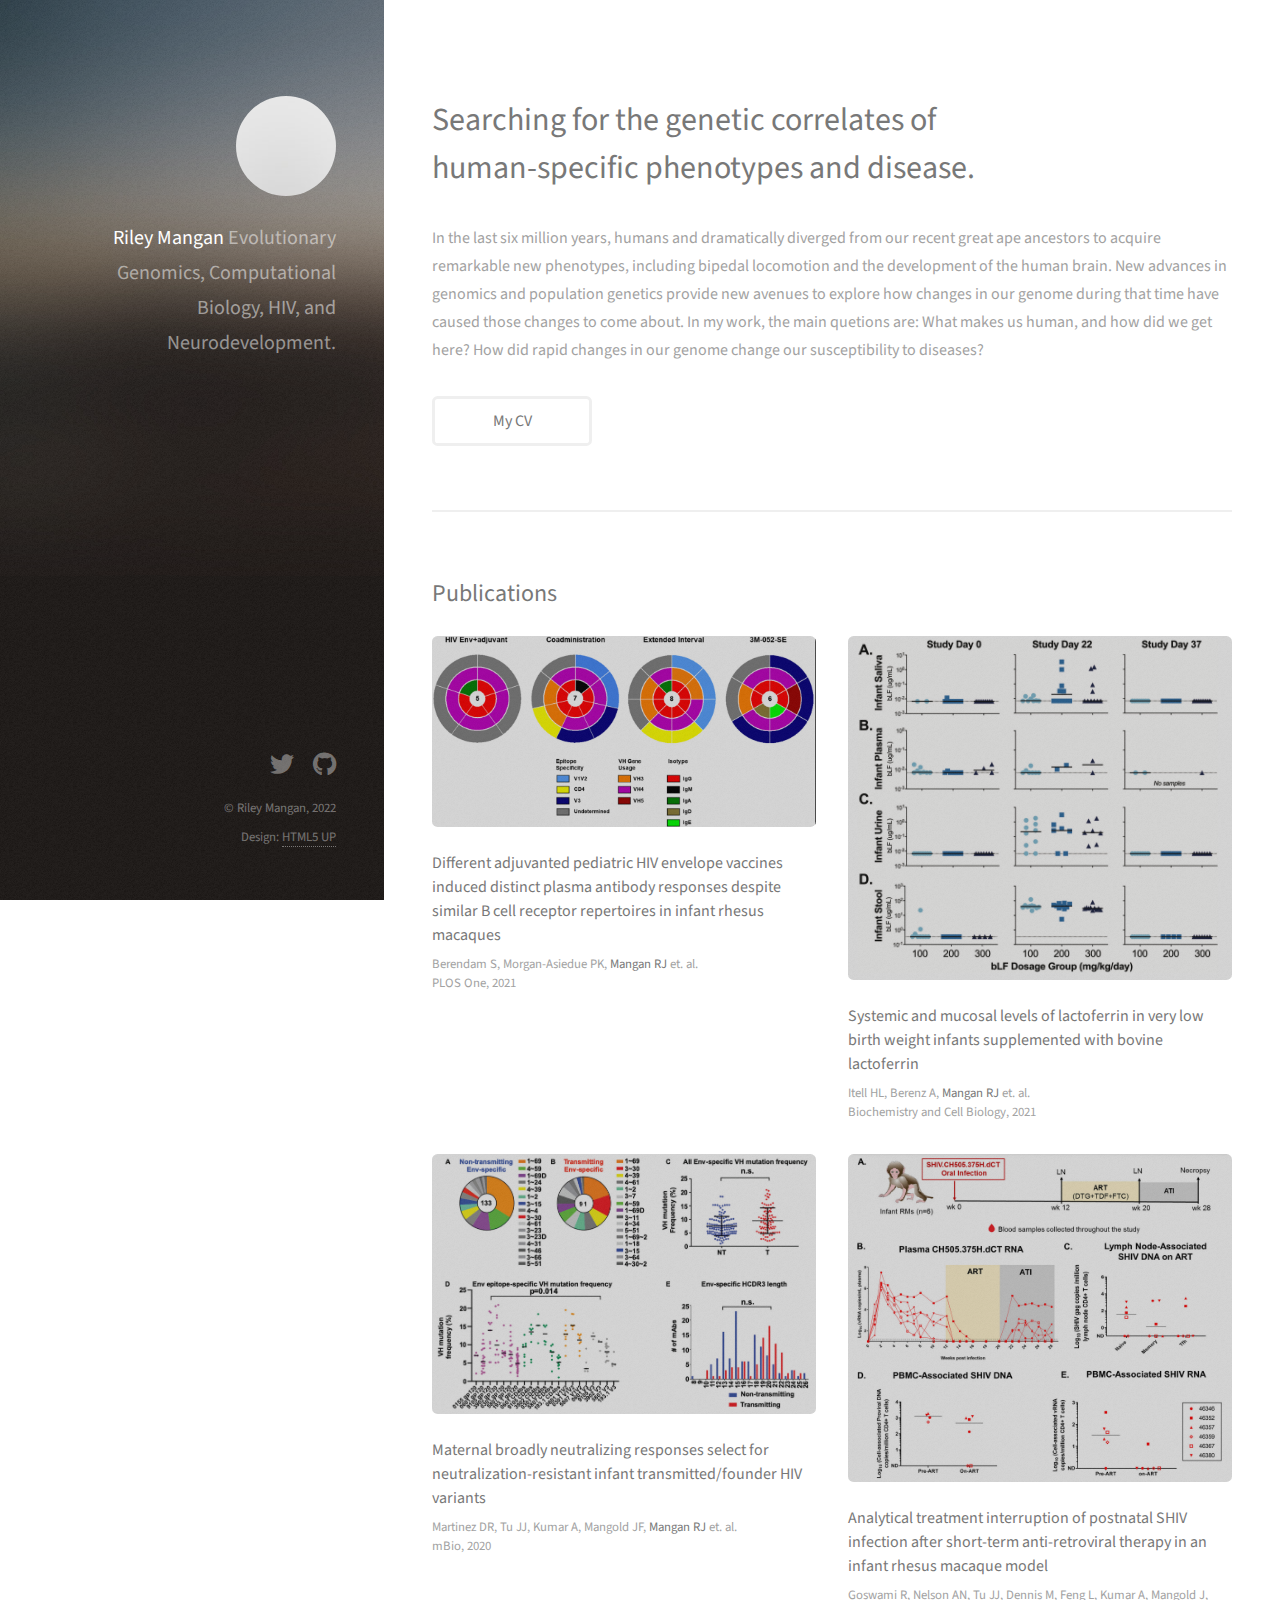
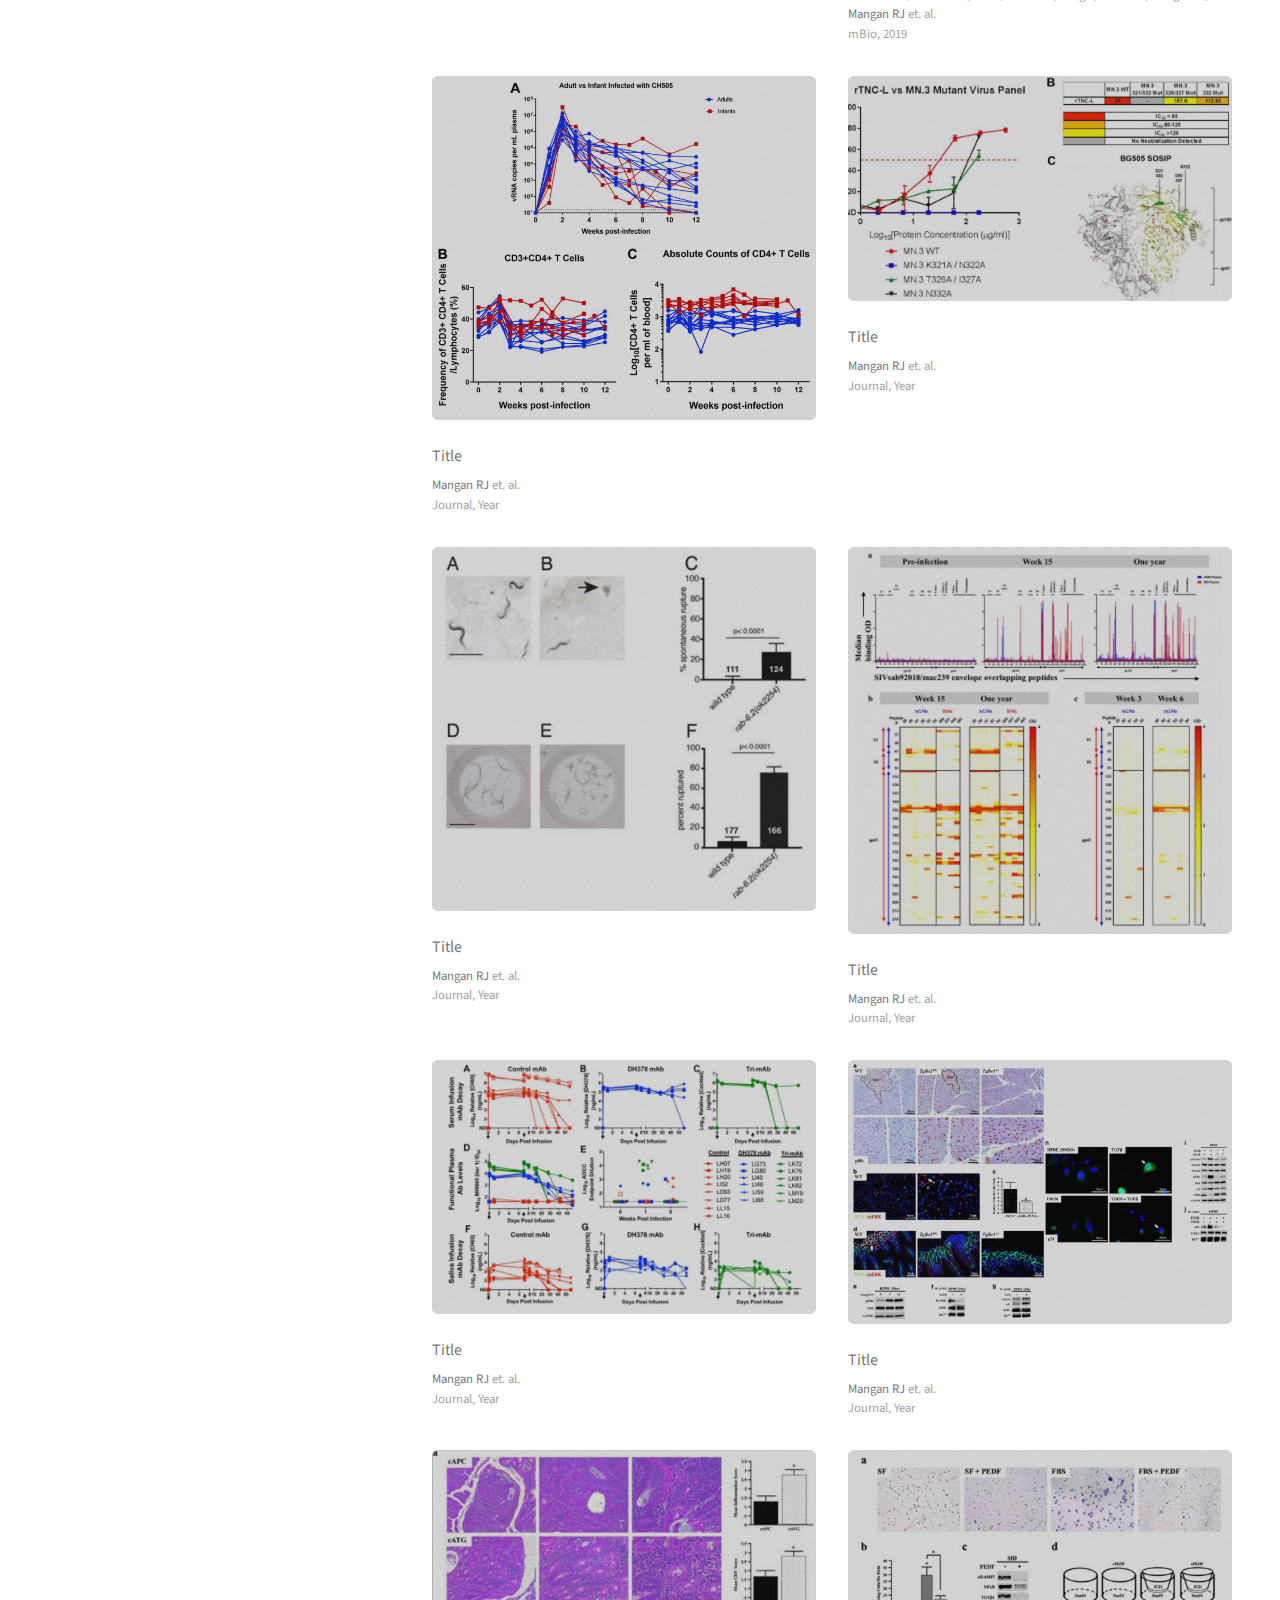
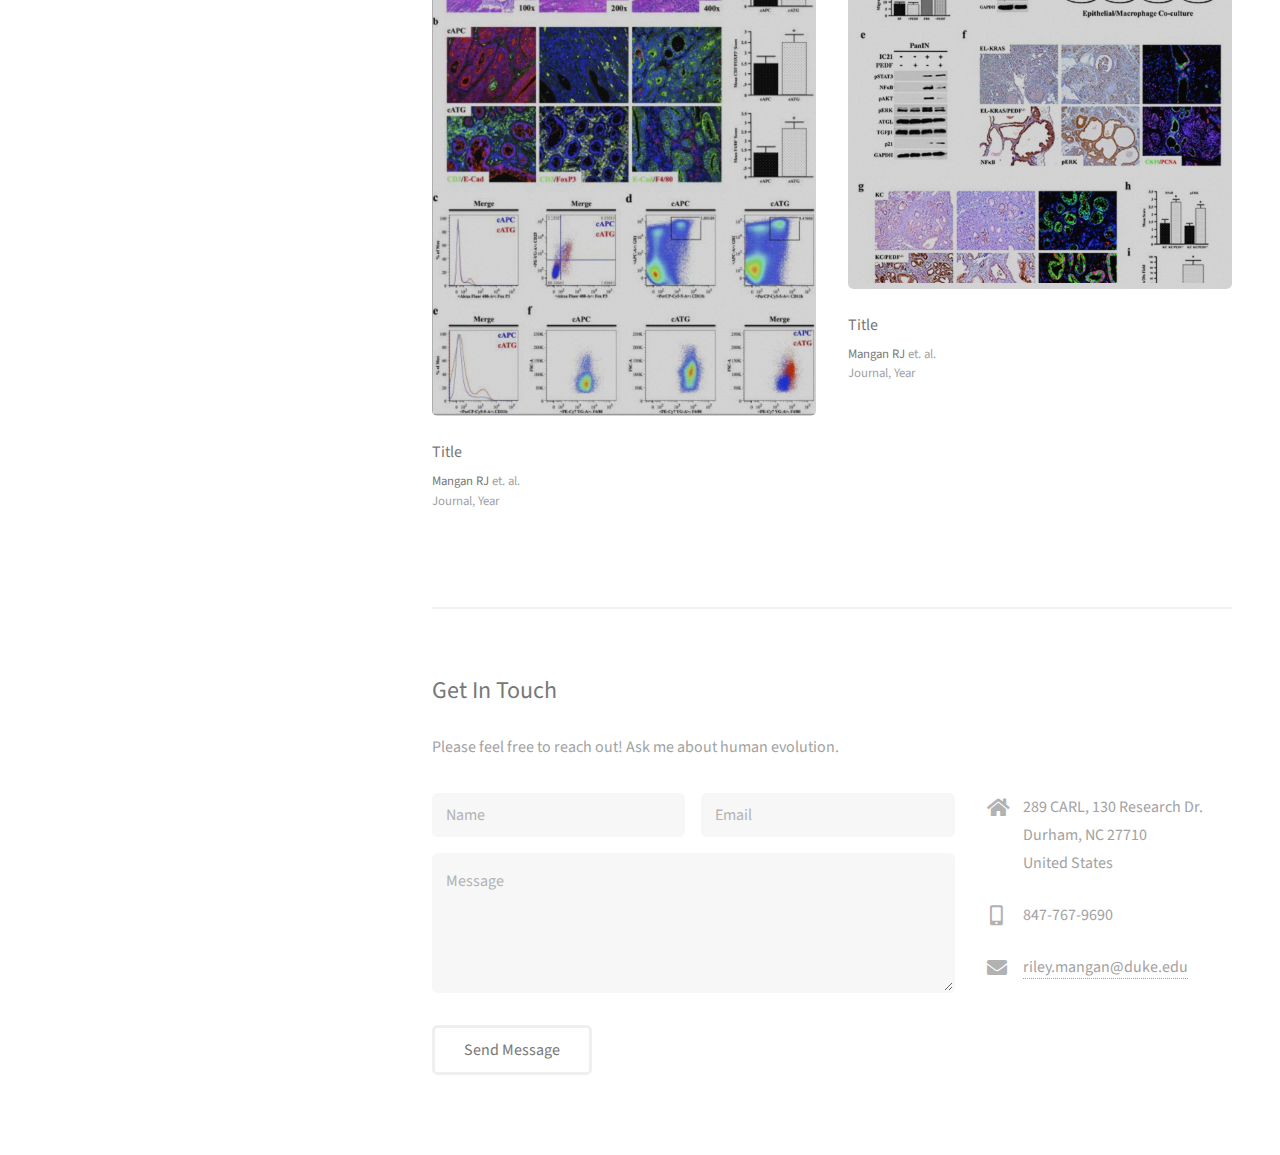
==== index.html @ c797ae13 "Update index.html" ====
<!DOCTYPE HTML>
<!--
	Riley Mangan
-->
<html>
	<head>
		<title>Riley Mangan</title>
		<meta charset="utf-8" />
		<meta name="viewport" content="width=device-width, initial-scale=1, user-scalable=no" />
		<link rel="stylesheet" href="assets/css/main.css" />
	</head>
	<body class="is-preload">

		<!-- Header -->
			<header id="header">
				<div class="inner">
					<a href="#" class="image avatar"><img src="images/avatar.jpg" alt="" /></a>
					<h1><strong>Riley Mangan</strong> <br>
					Evolutionary Genomics,<br>
					Computational Biology, HIV,<br>
					and Neurodevelopment.</h1>
				</div>
			</header>

		<!-- Main -->
			<div id="main">

				<!-- One -->
					<section id="one">
						<header class="major">
							<h2>Searching for the genetic correlates of <br />
							human-specific phenotypes and disease.</h2>
						</header>
						<p> In the last six million years, humans and dramatically diverged from
							our recent great ape ancestors to acquire remarkable new phenotypes,
							including bipedal locomotion and the development of the human brain.
							New advances in genomics and population genetics provide new avenues
							to explore how changes in our genome during that time have caused those
							changes to come about. In my work, the main quetions are: What makes us human, and
							how did we get here? How did rapid changes in our genome change our 
							susceptibility to diseases?
						</p>
						<ul class="actions">
							<li><a href="https://github.com/rimangan/CV/blob/main/CV.pdf" class="button">My CV</a></li>
						</ul>
					</section>

				<!-- Two -->
					<section id="two">
						<h2>Publications</h2>
						<div class="row">
							<article class="col-6 col-12-xsmall work-item">
								<a href="https://github.com/rimangan/rimangan.github.io/blob/main/images/PubPdfs/Pub12.pdf" class="image fit thumb"><img src="images/PubThumbnails/Pub12.png" alt="" /></a>
								<h3>Different adjuvanted pediatric HIV envelope vaccines induced distinct plasma antibody responses despite similar B cell receptor repertoires in infant rhesus macaques</h3>
								<p>Berendam S, Morgan-Asiedue PK, <strong>Mangan RJ</strong> et. al.
								<p>PLOS One, 2021
							</article>
							<article class="col-6 col-12-xsmall work-item">
								<a href="images/PubPdfs/Pub11.pdf" class="image fit thumb"><img src="images/PubThumbnails/Pub11.png" alt="" /></a>
								<h3>Systemic and mucosal levels of lactoferrin in very low birth weight infants supplemented with bovine lactoferrin</h3>
								<p>Itell HL, Berenz A, <strong>Mangan RJ</strong> et. al.
								<p>Biochemistry and Cell Biology, 2021
							</article>
							<article class="col-6 col-12-xsmall work-item">
								<a href="images/PubPdfs/Pub10.pdf" class="image fit thumb"><img src="images/PubThumbnails/Pub10.png" alt="" /></a>
								<h3> Maternal broadly neutralizing responses select for neutralization-resistant infant transmitted/founder HIV variants</h3>
								<p>Martinez DR, Tu JJ, Kumar A, Mangold JF, <strong>Mangan RJ</strong> et. al.
								<p>mBio, 2020
							</article>
							<article class="col-6 col-12-xsmall work-item">
								<a href="images/PubPdfs/Pub09.pdf" class="image fit thumb"><img src="images/PubThumbnails/Pub09.png" alt="" /></a>
								<h3>Analytical treatment interruption of postnatal SHIV infection after short-term anti-retroviral therapy in an infant rhesus macaque model</h3>
								<p>Goswami R, Nelson AN, Tu JJ, Dennis M, Feng L, Kumar A, Mangold J, <strong>Mangan RJ</strong> et. al.
								<p>mBio, 2019
							</article>
							<article class="col-6 col-12-xsmall work-item">
								<a href="images/PubPdfs/Pub08.pdf" class="image fit thumb"><img src="images/PubThumbnails/Pub08.png" alt="" /></a>
								<h3>Title</h3>
								<p><strong>Mangan RJ</strong> et. al.
								<p>Journal, Year
							</article>
							<article class="col-6 col-12-xsmall work-item">
								<a href="images/PubPdfs/Pub07.pdf" class="image fit thumb"><img src="images/PubThumbnails/Pub07.png" alt="" /></a>
								<h3>Title</h3>
								<p><strong>Mangan RJ</strong> et. al.
								<p>Journal, Year
							</article>
							<article class="col-6 col-12-xsmall work-item">
								<a href="images/PubPdfs/Pub06.pdf" class="image fit thumb"><img src="images/PubThumbnails/Pub06.png" alt="" /></a>
								<h3>Title</h3>
								<p><strong>Mangan RJ</strong> et. al.
								<p>Journal, Year
							</article>
							<article class="col-6 col-12-xsmall work-item">
								<a href="images/PubPdfs/Pub05.pdf" class="image fit thumb"><img src="images/PubThumbnails/Pub05.png" alt="" /></a>
								<h3>Title</h3>
								<p><strong>Mangan RJ</strong> et. al.
								<p>Journal, Year
							</article>
							<article class="col-6 col-12-xsmall work-item">
								<a href="images/PubPdfs/Pub04.pdf" class="image fit thumb"><img src="images/PubThumbnails/Pub04.png" alt="" /></a>
								<h3>Title</h3>
								<p><strong>Mangan RJ</strong> et. al.
								<p>Journal, Year
							</article>
							<article class="col-6 col-12-xsmall work-item">
								<a href="images/PubPdfs/Pub03.pdf" class="image fit thumb"><img src="images/PubThumbnails/Pub03.png" alt="" /></a>
								<h3>Title</h3>
								<p><strong>Mangan RJ</strong> et. al.
								<p>Journal, Year
							</article>
							<article class="col-6 col-12-xsmall work-item">
								<a href="images/PubPdfs/Pub02.pdf" class="image fit thumb"><img src="images/PubThumbnails/Pub02.png" alt="" /></a>
								<h3>Title</h3>
								<p><strong>Mangan RJ</strong> et. al.
								<p>Journal, Year
							</article>
							<article class="col-6 col-12-xsmall work-item">
								<a href="images/PubPdfs/Pub01.pdf" class="image fit thumb"><img src="images/PubThumbnails/Pub01.png" alt="" /></a>
								<h3>Title</h3>
								<p><strong>Mangan RJ</strong> et. al.
								<p>Journal, Year
							</article>
						</div>
					</section>

				<!-- Three -->
					<section id="three">
						<h2>Get In Touch</h2>
						<p>Please feel free to reach out! Ask me about human evolution.</p>
						<div class="row">
							<div class="col-8 col-12-small">
								<form method="post" action="mailto:riley.mangan@duke.edu">
									<div class="row gtr-uniform gtr-50">
										<div class="col-6 col-12-xsmall"><input type="text" name="name" id="name" placeholder="Name" /></div>
										<div class="col-6 col-12-xsmall"><input type="email" name="email" id="email" placeholder="Email" /></div>
										<div class="col-12"><textarea name="message" id="message" placeholder="Message" rows="4"></textarea></div>
									</div>
								</form>
								<ul class="actions">
									<li><input type="submit" value="Send Message" /></li>
								</ul>
							</div>
							<div class="col-4 col-12-small">
								<ul class="labeled-icons">
									<li>
										<h3 class="icon solid fa-home"><span class="label">Address</span></h3>
										289 CARL, 130 Research Dr.<br />
										Durham, NC 27710<br />
										United States
									</li>
									<li>
										<h3 class="icon solid fa-mobile-alt"><span class="label">Phone</span></h3>
										847-767-9690
									</li>
									<li>
										<h3 class="icon solid fa-envelope"><span class="label">Email</span></h3>
										<a href="#">riley.mangan@duke.edu</a>
									</li>
								</ul>
							</div>
						</div>
					</section>

				<!-- Four -->
				<!--
					<section id="four">
						<h2>Elements</h2>

						<section>
							<h4>Text</h4>
							<p>This is <b>bold</b> and this is <strong>strong</strong>. This is <i>italic</i> and this is <em>emphasized</em>.
							This is <sup>superscript</sup> text and this is <sub>subscript</sub> text.
							This is <u>underlined</u> and this is code: <code>for (;;) { ... }</code>. Finally, <a href="#">this is a link</a>.</p>
							<hr />
							<header>
								<h4>Heading with a Subtitle</h4>
								<p>Lorem ipsum dolor sit amet nullam id egestas urna aliquam</p>
							</header>
							<p>Nunc lacinia ante nunc ac lobortis. Interdum adipiscing gravida odio porttitor sem non mi integer non faucibus ornare mi ut ante amet placerat aliquet. Volutpat eu sed ante lacinia sapien lorem accumsan varius montes viverra nibh in adipiscing blandit tempus accumsan.</p>
							<header>
								<h5>Heading with a Subtitle</h5>
								<p>Lorem ipsum dolor sit amet nullam id egestas urna aliquam</p>
							</header>
							<p>Nunc lacinia ante nunc ac lobortis. Interdum adipiscing gravida odio porttitor sem non mi integer non faucibus ornare mi ut ante amet placerat aliquet. Volutpat eu sed ante lacinia sapien lorem accumsan varius montes viverra nibh in adipiscing blandit tempus accumsan.</p>
							<hr />
							<h2>Heading Level 2</h2>
							<h3>Heading Level 3</h3>
							<h4>Heading Level 4</h4>
							<h5>Heading Level 5</h5>
							<h6>Heading Level 6</h6>
							<hr />
							<h5>Blockquote</h5>
							<blockquote>Fringilla nisl. Donec accumsan interdum nisi, quis tincidunt felis sagittis eget tempus euismod. Vestibulum ante ipsum primis in faucibus vestibulum. Blandit adipiscing eu felis iaculis volutpat ac adipiscing accumsan faucibus. Vestibulum ante ipsum primis in faucibus lorem ipsum dolor sit amet nullam adipiscing eu felis.</blockquote>
							<h5>Preformatted</h5>
							<pre><code>i = 0;

while (!deck.isInOrder()) {
print 'Iteration ' + i;
deck.shuffle();
i++;
}

print 'It took ' + i + ' iterations to sort the deck.';</code></pre>
						</section>

						<section>
							<h4>Lists</h4>
							<div class="row">
								<div class="col-6 col-12-xsmall">
									<h5>Unordered</h5>
									<ul>
										<li>Dolor pulvinar etiam magna etiam.</li>
										<li>Sagittis adipiscing lorem eleifend.</li>
										<li>Felis enim feugiat dolore viverra.</li>
									</ul>
									<h5>Alternate</h5>
									<ul class="alt">
										<li>Dolor pulvinar etiam magna etiam.</li>
										<li>Sagittis adipiscing lorem eleifend.</li>
										<li>Felis enim feugiat dolore viverra.</li>
									</ul>
								</div>
								<div class="col-6 col-12-xsmall">
									<h5>Ordered</h5>
									<ol>
										<li>Dolor pulvinar etiam magna etiam.</li>
										<li>Etiam vel felis at lorem sed viverra.</li>
										<li>Felis enim feugiat dolore viverra.</li>
										<li>Dolor pulvinar etiam magna etiam.</li>
										<li>Etiam vel felis at lorem sed viverra.</li>
										<li>Felis enim feugiat dolore viverra.</li>
									</ol>
									<h5>Icons</h5>
									<ul class="icons">
										<li><a href="#" class="icon brands fa-twitter"><span class="label">Twitter</span></a></li>
										<li><a href="#" class="icon brands fa-facebook-f"><span class="label">Facebook</span></a></li>
										<li><a href="#" class="icon brands fa-instagram"><span class="label">Instagram</span></a></li>
										<li><a href="#" class="icon brands fa-github"><span class="label">Github</span></a></li>
										<li><a href="#" class="icon brands fa-dribbble"><span class="label">Dribbble</span></a></li>
										<li><a href="#" class="icon brands fa-tumblr"><span class="label">Tumblr</span></a></li>
									</ul>
								</div>
							</div>
							<h5>Actions</h5>
							<ul class="actions">
								<li><a href="#" class="button primary">Default</a></li>
								<li><a href="#" class="button">Default</a></li>
							</ul>
							<ul class="actions small">
								<li><a href="#" class="button primary small">Small</a></li>
								<li><a href="#" class="button small">Small</a></li>
							</ul>
							<div class="row">
								<div class="col-6 col-12-small">
									<ul class="actions stacked">
										<li><a href="#" class="button primary">Default</a></li>
										<li><a href="#" class="button">Default</a></li>
									</ul>
								</div>
								<div class="col-6 col-12-small">
									<ul class="actions stacked">
										<li><a href="#" class="button primary small">Small</a></li>
										<li><a href="#" class="button small">Small</a></li>
									</ul>
								</div>
								<div class="col-6 col-12-small">
									<ul class="actions stacked">
										<li><a href="#" class="button primary fit">Default</a></li>
										<li><a href="#" class="button fit">Default</a></li>
									</ul>
								</div>
								<div class="col-6 col-12-small">
									<ul class="actions stacked">
										<li><a href="#" class="button primary small fit">Small</a></li>
										<li><a href="#" class="button small fit">Small</a></li>
									</ul>
								</div>
							</div>
						</section>

						<section>
							<h4>Table</h4>
							<h5>Default</h5>
							<div class="table-wrapper">
								<table>
									<thead>
										<tr>
											<th>Name</th>
											<th>Description</th>
											<th>Price</th>
										</tr>
									</thead>
									<tbody>
										<tr>
											<td>Item One</td>
											<td>Ante turpis integer aliquet porttitor.</td>
											<td>29.99</td>
										</tr>
										<tr>
											<td>Item Two</td>
											<td>Vis ac commodo adipiscing arcu aliquet.</td>
											<td>19.99</td>
										</tr>
										<tr>
											<td>Item Three</td>
											<td> Morbi faucibus arcu accumsan lorem.</td>
											<td>29.99</td>
										</tr>
										<tr>
											<td>Item Four</td>
											<td>Vitae integer tempus condimentum.</td>
											<td>19.99</td>
										</tr>
										<tr>
											<td>Item Five</td>
											<td>Ante turpis integer aliquet porttitor.</td>
											<td>29.99</td>
										</tr>
									</tbody>
									<tfoot>
										<tr>
											<td colspan="2"></td>
											<td>100.00</td>
										</tr>
									</tfoot>
								</table>
							</div>

							<h5>Alternate</h5>
							<div class="table-wrapper">
								<table class="alt">
									<thead>
										<tr>
											<th>Name</th>
											<th>Description</th>
											<th>Price</th>
										</tr>
									</thead>
									<tbody>
										<tr>
											<td>Item One</td>
											<td>Ante turpis integer aliquet porttitor.</td>
											<td>29.99</td>
										</tr>
										<tr>
											<td>Item Two</td>
											<td>Vis ac commodo adipiscing arcu aliquet.</td>
											<td>19.99</td>
										</tr>
										<tr>
											<td>Item Three</td>
											<td> Morbi faucibus arcu accumsan lorem.</td>
											<td>29.99</td>
										</tr>
										<tr>
											<td>Item Four</td>
											<td>Vitae integer tempus condimentum.</td>
											<td>19.99</td>
										</tr>
										<tr>
											<td>Item Five</td>
											<td>Ante turpis integer aliquet porttitor.</td>
											<td>29.99</td>
										</tr>
									</tbody>
									<tfoot>
										<tr>
											<td colspan="2"></td>
											<td>100.00</td>
										</tr>
									</tfoot>
								</table>
							</div>
						</section>

						<section>
							<h4>Buttons</h4>
							<ul class="actions">
								<li><a href="#" class="button primary">Primary</a></li>
								<li><a href="#" class="button">Default</a></li>
							</ul>
							<ul class="actions">
								<li><a href="#" class="button large">Large</a></li>
								<li><a href="#" class="button">Default</a></li>
								<li><a href="#" class="button small">Small</a></li>
							</ul>
							<ul class="actions fit">
								<li><a href="#" class="button primary fit">Fit</a></li>
								<li><a href="#" class="button fit">Fit</a></li>
							</ul>
							<ul class="actions fit small">
								<li><a href="#" class="button primary fit small">Fit + Small</a></li>
								<li><a href="#" class="button fit small">Fit + Small</a></li>
							</ul>
							<ul class="actions">
								<li><a href="#" class="button primary icon solid fa-download">Icon</a></li>
								<li><a href="#" class="button icon solid fa-download">Icon</a></li>
							</ul>
							<ul class="actions">
								<li><span class="button primary disabled">Primary</span></li>
								<li><span class="button disabled">Default</span></li>
							</ul>
						</section>

						<section>
							<h4>Form</h4>
							<form method="post" action="#">
								<div class="row gtr-uniform gtr-50">
									<div class="col-6 col-12-xsmall">
										<input type="text" name="demo-name" id="demo-name" value="" placeholder="Name" />
									</div>
									<div class="col-6 col-12-xsmall">
										<input type="email" name="demo-email" id="demo-email" value="" placeholder="Email" />
									</div>
									<div class="col-12">
										<select name="demo-category" id="demo-category">
											<option value="">- Category -</option>
											<option value="1">Manufacturing</option>
											<option value="1">Shipping</option>
											<option value="1">Administration</option>
											<option value="1">Human Resources</option>
										</select>
									</div>
									<div class="col-4 col-12-small">
										<input type="radio" id="demo-priority-low" name="demo-priority" checked>
										<label for="demo-priority-low">Low Priority</label>
									</div>
									<div class="col-4 col-12-small">
										<input type="radio" id="demo-priority-normal" name="demo-priority">
										<label for="demo-priority-normal">Normal Priority</label>
									</div>
									<div class="col-4 col-12-small">
										<input type="radio" id="demo-priority-high" name="demo-priority">
										<label for="demo-priority-high">High Priority</label>
									</div>
									<div class="col-6 col-12-small">
										<input type="checkbox" id="demo-copy" name="demo-copy">
										<label for="demo-copy">Email me a copy of this message</label>
									</div>
									<div class="col-6 col-12-small">
										<input type="checkbox" id="demo-human" name="demo-human" checked>
										<label for="demo-human">I am a human and not a robot</label>
									</div>
									<div class="col-12">
										<textarea name="demo-message" id="demo-message" placeholder="Enter your message" rows="6"></textarea>
									</div>
									<div class="col-12">
										<ul class="actions">
											<li><input type="submit" value="Send Message" class="primary" /></li>
											<li><input type="reset" value="Reset" /></li>
										</ul>
									</div>
								</div>
							</form>
						</section>

						<section>
							<h4>Image</h4>
							<h5>Fit</h5>
							<div class="box alt">
								<div class="row gtr-50 gtr-uniform">
									<div class="col-12"><span class="image fit"><img src="images/fulls/05.jpg" alt="" /></span></div>
									<div class="col-4"><span class="image fit"><img src="images/thumbs/01.jpg" alt="" /></span></div>
									<div class="col-4"><span class="image fit"><img src="images/thumbs/02.jpg" alt="" /></span></div>
									<div class="col-4"><span class="image fit"><img src="images/thumbs/03.jpg" alt="" /></span></div>
									<div class="col-4"><span class="image fit"><img src="images/thumbs/04.jpg" alt="" /></span></div>
									<div class="col-4"><span class="image fit"><img src="images/thumbs/05.jpg" alt="" /></span></div>
									<div class="col-4"><span class="image fit"><img src="images/thumbs/06.jpg" alt="" /></span></div>
									<div class="col-4"><span class="image fit"><img src="images/thumbs/03.jpg" alt="" /></span></div>
									<div class="col-4"><span class="image fit"><img src="images/thumbs/02.jpg" alt="" /></span></div>
									<div class="col-4"><span class="image fit"><img src="images/thumbs/01.jpg" alt="" /></span></div>
								</div>
							</div>
							<h5>Left &amp; Right</h5>
							<p><span class="image left"><img src="images/avatar.jpg" alt="" /></span>Fringilla nisl. Donec accumsan interdum nisi, quis tincidunt felis sagittis eget. tempus euismod. Vestibulum ante ipsum primis in faucibus vestibulum. Blandit adipiscing eu felis iaculis volutpat ac adipiscing accumsan eu faucibus. Integer ac pellentesque praesent tincidunt felis sagittis eget. tempus euismod. Vestibulum ante ipsum primis in faucibus vestibulum. Blandit adipiscing eu felis iaculis volutpat ac adipiscing accumsan eu faucibus. Integer ac pellentesque praesent. Donec accumsan interdum nisi, quis tincidunt felis sagittis eget. tempus euismod. Vestibulum ante ipsum primis in faucibus vestibulum. Blandit adipiscing eu felis iaculis volutpat ac adipiscing accumsan eu faucibus. Integer ac pellentesque praesent tincidunt felis sagittis eget. tempus euismod. Vestibulum ante ipsum primis in faucibus vestibulum. Blandit adipiscing eu felis iaculis volutpat ac adipiscing accumsan eu faucibus. Integer ac pellentesque praesent.</p>
							<p><span class="image right"><img src="images/avatar.jpg" alt="" /></span>Fringilla nisl. Donec accumsan interdum nisi, quis tincidunt felis sagittis eget. tempus euismod. Vestibulum ante ipsum primis in faucibus vestibulum. Blandit adipiscing eu felis iaculis volutpat ac adipiscing accumsan eu faucibus. Integer ac pellentesque praesent tincidunt felis sagittis eget. tempus euismod. Vestibulum ante ipsum primis in faucibus vestibulum. Blandit adipiscing eu felis iaculis volutpat ac adipiscing accumsan eu faucibus. Integer ac pellentesque praesent. Donec accumsan interdum nisi, quis tincidunt felis sagittis eget. tempus euismod. Vestibulum ante ipsum primis in faucibus vestibulum. Blandit adipiscing eu felis iaculis volutpat ac adipiscing accumsan eu faucibus. Integer ac pellentesque praesent tincidunt felis sagittis eget. tempus euismod. Vestibulum ante ipsum primis in faucibus vestibulum. Blandit adipiscing eu felis iaculis volutpat ac adipiscing accumsan eu faucibus. Integer ac pellentesque praesent.</p>
						</section>

					</section>
				-->

			</div>

		<!-- Footer -->
			<footer id="footer">
				<div class="inner">
					<ul class="icons">
						<li><a href="https://twitter.com/riley_mangan" class="icon brands fa-twitter"><span class="label">Twitter</span></a></li>
						<li><a href="https://github.com/rimangan" class="icon brands fa-github"><span class="label">Github</span></a></li>
					</ul>
					<ul class="copyright">
						<li>&copy; Riley Mangan, 2022</li><li>Design: <a href="http://html5up.net">HTML5 UP</a></li>
					</ul>
				</div>
			</footer>

		<!-- Scripts -->
			<script src="assets/js/jquery.min.js"></script>
			<script src="assets/js/jquery.poptrox.min.js"></script>
			<script src="assets/js/browser.min.js"></script>
			<script src="assets/js/breakpoints.min.js"></script>
			<script src="assets/js/util.js"></script>
			<script src="assets/js/main.js"></script>

	</body>
</html>
---- assets/css/main.css ----
@import url("fontawesome-all.min.css");
@import url("https://fonts.googleapis.com/css?family=Source+Sans+Pro:400,400italic");

/*
	Strata by HTML5 UP
	html5up.net | @ajlkn
	Free for personal and commercial use under the CCA 3.0 license (html5up.net/license)
*/

html, body, div, span, applet, object,
iframe, h1, h2, h3, h4, h5, h6, p, blockquote,
pre, a, abbr, acronym, address, big, cite,
code, del, dfn, em, img, ins, kbd, q, s, samp,
small, strike, strong, sub, sup, tt, var, b,
u, i, center, dl, dt, dd, ol, ul, li, fieldset,
form, label, legend, table, caption, tbody,
tfoot, thead, tr, th, td, article, aside,
canvas, details, embed, figure, figcaption,
footer, header, hgroup, menu, nav, output, ruby,
section, summary, time, mark, audio, video {
	margin: 0;
	padding: 0;
	border: 0;
	font-size: 100%;
	font: inherit;
	vertical-align: baseline;}

article, aside, details, figcaption, figure,
footer, header, hgroup, menu, nav, section {
	display: block;}

body {
	line-height: 1;
}

ol, ul {
	list-style: none;
}

blockquote, q {
	quotes: none;
}

	blockquote:before, blockquote:after, q:before, q:after {
		content: '';
		content: none;
	}

table {
	border-collapse: collapse;
	border-spacing: 0;
}

body {
	-webkit-text-size-adjust: none;
}

mark {
	background-color: transparent;
	color: inherit;
}

input::-moz-focus-inner {
	border: 0;
	padding: 0;
}

input, select, textarea {
	-moz-appearance: none;
	-webkit-appearance: none;
	-ms-appearance: none;
	appearance: none;
}

/* Basic */

	html {
		box-sizing: border-box;
	}

	*, *:before, *:after {
		box-sizing: inherit;
	}

	body {
		background: #fff;
	}

		body.is-preload *, body.is-preload *:before, body.is-preload *:after {
			-moz-animation: none !important;
			-webkit-animation: none !important;
			-ms-animation: none !important;
			animation: none !important;
			-moz-transition: none !important;
			-webkit-transition: none !important;
			-ms-transition: none !important;
			transition: none !important;
		}

	body, input, select, textarea {
		color: #a2a2a2;
		font-family: "Source Sans Pro", Helvetica, sans-serif;
		font-size: 16pt;
		font-weight: 400;
		line-height: 1.75em;
	}

	a {
		-moz-transition: color 0.2s ease-in-out, border-color 0.2s ease-in-out;
		-webkit-transition: color 0.2s ease-in-out, border-color 0.2s ease-in-out;
		-ms-transition: color 0.2s ease-in-out, border-color 0.2s ease-in-out;
		transition: color 0.2s ease-in-out, border-color 0.2s ease-in-out;
		border-bottom: dotted 1px;
		color: #49bf9d;
		text-decoration: none;
	}

		a:hover {
			border-bottom-color: transparent;
			color: #49bf9d !important;
			text-decoration: none;
		}

	strong, b {
		color: #787878;
		font-weight: 400;
	}

	em, i {
		font-style: italic;
	}

	p {
		margin: 0 0 2em 0;
	}

	h1, h2, h3, h4, h5, h6 {
		color: #787878;
		font-weight: 400;
		line-height: 1em;
		margin: 0 0 1em 0;
	}

		h1 a, h2 a, h3 a, h4 a, h5 a, h6 a {
			color: inherit;
			text-decoration: none;
		}

	h1 {
		font-size: 2em;
		line-height: 1.5em;
	}

	h2 {
		font-size: 1.5em;
		line-height: 1.5em;
	}

	h3 {
		font-size: 1.25em;
		line-height: 1.5em;
	}

	h4 {
		font-size: 1.1em;
		line-height: 1.5em;
	}

	h5 {
		font-size: 0.9em;
		line-height: 1.5em;
	}

	h6 {
		font-size: 0.7em;
		line-height: 1.5em;
	}

	sub {
		font-size: 0.8em;
		position: relative;
		top: 0.5em;
	}

	sup {
		font-size: 0.8em;
		position: relative;
		top: -0.5em;
	}

	hr {
		border: 0;
		border-bottom: solid 2px #efefef;
		margin: 2em 0;
	}

		hr.major {
			margin: 3em 0;
		}

	blockquote {
		border-left: solid 6px #efefef;
		font-style: italic;
		margin: 0 0 2em 0;
		padding: 0.5em 0 0.5em 1.5em;
	}

	code {
		background: #f7f7f7;
		border-radius: 0.35em;
		border: solid 2px #efefef;
		font-family: "Courier New", monospace;
		font-size: 0.9em;
		margin: 0 0.25em;
		padding: 0.25em 0.65em;
	}

	pre {
		-webkit-overflow-scrolling: touch;
		font-family: "Courier New", monospace;
		font-size: 0.9em;
		margin: 0 0 2em 0;
	}

		pre code {
			display: block;
			line-height: 1.75em;
			padding: 1em 1.5em;
			overflow-x: auto;
		}

	.align-left {
		text-align: left;
	}

	.align-center {
		text-align: center;
	}

	.align-right {
		text-align: right;
	}

/* Container */

	.container {
		margin: 0 auto;
		max-width: calc(100% - 4em);
		width: 100%;
	}

		.container.xsmall {
			width: 25%;
		}

		.container.small {
			width: 50%;
		}

		.container.medium {
			width: 75%;
		}

		.container.large {
			width: 125%;
		}

		.container.xlarge {
			width: 150%;
		}

		.container.max {
			width: 100%;
		}

		@media screen and (max-width: 980px) {

			.container {
				width: 100% !important;
				max-width: 100% !important;
			}

		}

		@media screen and (max-width: 480px) {

			.container {
				max-width: calc(100% - 3em);
			}

		}

/* Row */

	.row {
		display: flex;
		flex-wrap: wrap;
		box-sizing: border-box;
		align-items: stretch;
	}

		.row > * {
			box-sizing: border-box;
		}

		.row.gtr-uniform > * > :last-child {
			margin-bottom: 0;
		}

		.row.aln-left {
			justify-content: flex-start;
		}

		.row.aln-center {
			justify-content: center;
		}

		.row.aln-right {
			justify-content: flex-end;
		}

		.row.aln-top {
			align-items: flex-start;
		}

		.row.aln-middle {
			align-items: center;
		}

		.row.aln-bottom {
			align-items: flex-end;
		}

		.row > .imp {
			order: -1;
		}

		.row > .col-1 {
			width: 8.33333%;
		}

		.row > .off-1 {
			margin-left: 8.33333%;
		}

		.row > .col-2 {
			width: 16.66667%;
		}

		.row > .off-2 {
			margin-left: 16.66667%;
		}

		.row > .col-3 {
			width: 25%;
		}

		.row > .off-3 {
			margin-left: 25%;
		}

		.row > .col-4 {
			width: 33.33333%;
		}

		.row > .off-4 {
			margin-left: 33.33333%;
		}

		.row > .col-5 {
			width: 41.66667%;
		}

		.row > .off-5 {
			margin-left: 41.66667%;
		}

		.row > .col-6 {
			width: 50%;
		}

		.row > .off-6 {
			margin-left: 50%;
		}

		.row > .col-7 {
			width: 58.33333%;
		}

		.row > .off-7 {
			margin-left: 58.33333%;
		}

		.row > .col-8 {
			width: 66.66667%;
		}

		.row > .off-8 {
			margin-left: 66.66667%;
		}

		.row > .col-9 {
			width: 75%;
		}

		.row > .off-9 {
			margin-left: 75%;
		}

		.row > .col-10 {
			width: 83.33333%;
		}

		.row > .off-10 {
			margin-left: 83.33333%;
		}

		.row > .col-11 {
			width: 91.66667%;
		}

		.row > .off-11 {
			margin-left: 91.66667%;
		}

		.row > .col-12 {
			width: 100%;
		}

		.row > .off-12 {
			margin-left: 100%;
		}

		.row.gtr-0 {
			margin-top: 0;
			margin-left: 0em;
		}

			.row.gtr-0 > * {
				padding: 0 0 0 0em;
			}

			.row.gtr-0.gtr-uniform {
				margin-top: 0em;
			}

				.row.gtr-0.gtr-uniform > * {
					padding-top: 0em;
				}

		.row.gtr-25 {
			margin-top: 0;
			margin-left: -0.625em;
		}

			.row.gtr-25 > * {
				padding: 0 0 0 0.625em;
			}

			.row.gtr-25.gtr-uniform {
				margin-top: -0.625em;
			}

				.row.gtr-25.gtr-uniform > * {
					padding-top: 0.625em;
				}

		.row.gtr-50 {
			margin-top: 0;
			margin-left: -1.25em;
		}

			.row.gtr-50 > * {
				padding: 0 0 0 1.25em;
			}

			.row.gtr-50.gtr-uniform {
				margin-top: -1.25em;
			}

				.row.gtr-50.gtr-uniform > * {
					padding-top: 1.25em;
				}

		.row {
			margin-top: 0;
			margin-left: -2.5em;
		}

			.row > * {
				padding: 0 0 0 2.5em;
			}

			.row.gtr-uniform {
				margin-top: -2.5em;
			}

				.row.gtr-uniform > * {
					padding-top: 2.5em;
				}

		.row.gtr-150 {
			margin-top: 0;
			margin-left: -3.75em;
		}

			.row.gtr-150 > * {
				padding: 0 0 0 3.75em;
			}

			.row.gtr-150.gtr-uniform {
				margin-top: -3.75em;
			}

				.row.gtr-150.gtr-uniform > * {
					padding-top: 3.75em;
				}

		.row.gtr-200 {
			margin-top: 0;
			margin-left: -5em;
		}

			.row.gtr-200 > * {
				padding: 0 0 0 5em;
			}

			.row.gtr-200.gtr-uniform {
				margin-top: -5em;
			}

				.row.gtr-200.gtr-uniform > * {
					padding-top: 5em;
				}

		@media screen and (max-width: 1800px) {

			.row {
				display: flex;
				flex-wrap: wrap;
				box-sizing: border-box;
				align-items: stretch;
			}

				.row > * {
					box-sizing: border-box;
				}

				.row.gtr-uniform > * > :last-child {
					margin-bottom: 0;
				}

				.row.aln-left {
					justify-content: flex-start;
				}

				.row.aln-center {
					justify-content: center;
				}

				.row.aln-right {
					justify-content: flex-end;
				}

				.row.aln-top {
					align-items: flex-start;
				}

				.row.aln-middle {
					align-items: center;
				}

				.row.aln-bottom {
					align-items: flex-end;
				}

				.row > .imp-xlarge {
					order: -1;
				}

				.row > .col-1-xlarge {
					width: 8.33333%;
				}

				.row > .off-1-xlarge {
					margin-left: 8.33333%;
				}

				.row > .col-2-xlarge {
					width: 16.66667%;
				}

				.row > .off-2-xlarge {
					margin-left: 16.66667%;
				}

				.row > .col-3-xlarge {
					width: 25%;
				}

				.row > .off-3-xlarge {
					margin-left: 25%;
				}

				.row > .col-4-xlarge {
					width: 33.33333%;
				}

				.row > .off-4-xlarge {
					margin-left: 33.33333%;
				}

				.row > .col-5-xlarge {
					width: 41.66667%;
				}

				.row > .off-5-xlarge {
					margin-left: 41.66667%;
				}

				.row > .col-6-xlarge {
					width: 50%;
				}

				.row > .off-6-xlarge {
					margin-left: 50%;
				}

				.row > .col-7-xlarge {
					width: 58.33333%;
				}

				.row > .off-7-xlarge {
					margin-left: 58.33333%;
				}

				.row > .col-8-xlarge {
					width: 66.66667%;
				}

				.row > .off-8-xlarge {
					margin-left: 66.66667%;
				}

				.row > .col-9-xlarge {
					width: 75%;
				}

				.row > .off-9-xlarge {
					margin-left: 75%;
				}

				.row > .col-10-xlarge {
					width: 83.33333%;
				}

				.row > .off-10-xlarge {
					margin-left: 83.33333%;
				}

				.row > .col-11-xlarge {
					width: 91.66667%;
				}

				.row > .off-11-xlarge {
					margin-left: 91.66667%;
				}

				.row > .col-12-xlarge {
					width: 100%;
				}

				.row > .off-12-xlarge {
					margin-left: 100%;
				}

				.row.gtr-0 {
					margin-top: 0;
					margin-left: 0em;
				}

					.row.gtr-0 > * {
						padding: 0 0 0 0em;
					}

					.row.gtr-0.gtr-uniform {
						margin-top: 0em;
					}

						.row.gtr-0.gtr-uniform > * {
							padding-top: 0em;
						}

				.row.gtr-25 {
					margin-top: 0;
					margin-left: -0.625em;
				}

					.row.gtr-25 > * {
						padding: 0 0 0 0.625em;
					}

					.row.gtr-25.gtr-uniform {
						margin-top: -0.625em;
					}

						.row.gtr-25.gtr-uniform > * {
							padding-top: 0.625em;
						}

				.row.gtr-50 {
					margin-top: 0;
					margin-left: -1.25em;
				}

					.row.gtr-50 > * {
						padding: 0 0 0 1.25em;
					}

					.row.gtr-50.gtr-uniform {
						margin-top: -1.25em;
					}

						.row.gtr-50.gtr-uniform > * {
							padding-top: 1.25em;
						}

				.row {
					margin-top: 0;
					margin-left: -2.5em;
				}

					.row > * {
						padding: 0 0 0 2.5em;
					}

					.row.gtr-uniform {
						margin-top: -2.5em;
					}

						.row.gtr-uniform > * {
							padding-top: 2.5em;
						}

				.row.gtr-150 {
					margin-top: 0;
					margin-left: -3.75em;
				}

					.row.gtr-150 > * {
						padding: 0 0 0 3.75em;
					}

					.row.gtr-150.gtr-uniform {
						margin-top: -3.75em;
					}

						.row.gtr-150.gtr-uniform > * {
							padding-top: 3.75em;
						}

				.row.gtr-200 {
					margin-top: 0;
					margin-left: -5em;
				}

					.row.gtr-200 > * {
						padding: 0 0 0 5em;
					}

					.row.gtr-200.gtr-uniform {
						margin-top: -5em;
					}

						.row.gtr-200.gtr-uniform > * {
							padding-top: 5em;
						}

		}

		@media screen and (max-width: 1280px) {

			.row {
				display: flex;
				flex-wrap: wrap;
				box-sizing: border-box;
				align-items: stretch;
			}

				.row > * {
					box-sizing: border-box;
				}

				.row.gtr-uniform > * > :last-child {
					margin-bottom: 0;
				}

				.row.aln-left {
					justify-content: flex-start;
				}

				.row.aln-center {
					justify-content: center;
				}

				.row.aln-right {
					justify-content: flex-end;
				}

				.row.aln-top {
					align-items: flex-start;
				}

				.row.aln-middle {
					align-items: center;
				}

				.row.aln-bottom {
					align-items: flex-end;
				}

				.row > .imp-large {
					order: -1;
				}

				.row > .col-1-large {
					width: 8.33333%;
				}

				.row > .off-1-large {
					margin-left: 8.33333%;
				}

				.row > .col-2-large {
					width: 16.66667%;
				}

				.row > .off-2-large {
					margin-left: 16.66667%;
				}

				.row > .col-3-large {
					width: 25%;
				}

				.row > .off-3-large {
					margin-left: 25%;
				}

				.row > .col-4-large {
					width: 33.33333%;
				}

				.row > .off-4-large {
					margin-left: 33.33333%;
				}

				.row > .col-5-large {
					width: 41.66667%;
				}

				.row > .off-5-large {
					margin-left: 41.66667%;
				}

				.row > .col-6-large {
					width: 50%;
				}

				.row > .off-6-large {
					margin-left: 50%;
				}

				.row > .col-7-large {
					width: 58.33333%;
				}

				.row > .off-7-large {
					margin-left: 58.33333%;
				}

				.row > .col-8-large {
					width: 66.66667%;
				}

				.row > .off-8-large {
					margin-left: 66.66667%;
				}

				.row > .col-9-large {
					width: 75%;
				}

				.row > .off-9-large {
					margin-left: 75%;
				}

				.row > .col-10-large {
					width: 83.33333%;
				}

				.row > .off-10-large {
					margin-left: 83.33333%;
				}

				.row > .col-11-large {
					width: 91.66667%;
				}

				.row > .off-11-large {
					margin-left: 91.66667%;
				}

				.row > .col-12-large {
					width: 100%;
				}

				.row > .off-12-large {
					margin-left: 100%;
				}

				.row.gtr-0 {
					margin-top: 0;
					margin-left: 0em;
				}

					.row.gtr-0 > * {
						padding: 0 0 0 0em;
					}

					.row.gtr-0.gtr-uniform {
						margin-top: 0em;
					}

						.row.gtr-0.gtr-uniform > * {
							padding-top: 0em;
						}

				.row.gtr-25 {
					margin-top: 0;
					margin-left: -0.5em;
				}

					.row.gtr-25 > * {
						padding: 0 0 0 0.5em;
					}

					.row.gtr-25.gtr-uniform {
						margin-top: -0.5em;
					}

						.row.gtr-25.gtr-uniform > * {
							padding-top: 0.5em;
						}

				.row.gtr-50 {
					margin-top: 0;
					margin-left: -1em;
				}

					.row.gtr-50 > * {
						padding: 0 0 0 1em;
					}

					.row.gtr-50.gtr-uniform {
						margin-top: -1em;
					}

						.row.gtr-50.gtr-uniform > * {
							padding-top: 1em;
						}

				.row {
					margin-top: 0;
					margin-left: -2em;
				}

					.row > * {
						padding: 0 0 0 2em;
					}

					.row.gtr-uniform {
						margin-top: -2em;
					}

						.row.gtr-uniform > * {
							padding-top: 2em;
						}

				.row.gtr-150 {
					margin-top: 0;
					margin-left: -3em;
				}

					.row.gtr-150 > * {
						padding: 0 0 0 3em;
					}

					.row.gtr-150.gtr-uniform {
						margin-top: -3em;
					}

						.row.gtr-150.gtr-uniform > * {
							padding-top: 3em;
						}

				.row.gtr-200 {
					margin-top: 0;
					margin-left: -4em;
				}

					.row.gtr-200 > * {
						padding: 0 0 0 4em;
					}

					.row.gtr-200.gtr-uniform {
						margin-top: -4em;
					}

						.row.gtr-200.gtr-uniform > * {
							padding-top: 4em;
						}

		}

		@media screen and (max-width: 980px) {

			.row {
				display: flex;
				flex-wrap: wrap;
				box-sizing: border-box;
				align-items: stretch;
			}

				.row > * {
					box-sizing: border-box;
				}

				.row.gtr-uniform > * > :last-child {
					margin-bottom: 0;
				}

				.row.aln-left {
					justify-content: flex-start;
				}

				.row.aln-center {
					justify-content: center;
				}

				.row.aln-right {
					justify-content: flex-end;
				}

				.row.aln-top {
					align-items: flex-start;
				}

				.row.aln-middle {
					align-items: center;
				}

				.row.aln-bottom {
					align-items: flex-end;
				}

				.row > .imp-medium {
					order: -1;
				}

				.row > .col-1-medium {
					width: 8.33333%;
				}

				.row > .off-1-medium {
					margin-left: 8.33333%;
				}

				.row > .col-2-medium {
					width: 16.66667%;
				}

				.row > .off-2-medium {
					margin-left: 16.66667%;
				}

				.row > .col-3-medium {
					width: 25%;
				}

				.row > .off-3-medium {
					margin-left: 25%;
				}

				.row > .col-4-medium {
					width: 33.33333%;
				}

				.row > .off-4-medium {
					margin-left: 33.33333%;
				}

				.row > .col-5-medium {
					width: 41.66667%;
				}

				.row > .off-5-medium {
					margin-left: 41.66667%;
				}

				.row > .col-6-medium {
					width: 50%;
				}

				.row > .off-6-medium {
					margin-left: 50%;
				}

				.row > .col-7-medium {
					width: 58.33333%;
				}

				.row > .off-7-medium {
					margin-left: 58.33333%;
				}

				.row > .col-8-medium {
					width: 66.66667%;
				}

				.row > .off-8-medium {
					margin-left: 66.66667%;
				}

				.row > .col-9-medium {
					width: 75%;
				}

				.row > .off-9-medium {
					margin-left: 75%;
				}

				.row > .col-10-medium {
					width: 83.33333%;
				}

				.row > .off-10-medium {
					margin-left: 83.33333%;
				}

				.row > .col-11-medium {
					width: 91.66667%;
				}

				.row > .off-11-medium {
					margin-left: 91.66667%;
				}

				.row > .col-12-medium {
					width: 100%;
				}

				.row > .off-12-medium {
					margin-left: 100%;
				}

				.row.gtr-0 {
					margin-top: 0;
					margin-left: 0em;
				}

					.row.gtr-0 > * {
						padding: 0 0 0 0em;
					}

					.row.gtr-0.gtr-uniform {
						margin-top: 0em;
					}

						.row.gtr-0.gtr-uniform > * {
							padding-top: 0em;
						}

				.row.gtr-25 {
					margin-top: 0;
					margin-left: -0.5em;
				}

					.row.gtr-25 > * {
						padding: 0 0 0 0.5em;
					}

					.row.gtr-25.gtr-uniform {
						margin-top: -0.5em;
					}

						.row.gtr-25.gtr-uniform > * {
							padding-top: 0.5em;
						}

				.row.gtr-50 {
					margin-top: 0;
					margin-left: -1em;
				}

					.row.gtr-50 > * {
						padding: 0 0 0 1em;
					}

					.row.gtr-50.gtr-uniform {
						margin-top: -1em;
					}

						.row.gtr-50.gtr-uniform > * {
							padding-top: 1em;
						}

				.row {
					margin-top: 0;
					margin-left: -2em;
				}

					.row > * {
						padding: 0 0 0 2em;
					}

					.row.gtr-uniform {
						margin-top: -2em;
					}

						.row.gtr-uniform > * {
							padding-top: 2em;
						}

				.row.gtr-150 {
					margin-top: 0;
					margin-left: -3em;
				}

					.row.gtr-150 > * {
						padding: 0 0 0 3em;
					}

					.row.gtr-150.gtr-uniform {
						margin-top: -3em;
					}

						.row.gtr-150.gtr-uniform > * {
							padding-top: 3em;
						}

				.row.gtr-200 {
					margin-top: 0;
					margin-left: -4em;
				}

					.row.gtr-200 > * {
						padding: 0 0 0 4em;
					}

					.row.gtr-200.gtr-uniform {
						margin-top: -4em;
					}

						.row.gtr-200.gtr-uniform > * {
							padding-top: 4em;
						}

		}

		@media screen and (max-width: 736px) {

			.row {
				display: flex;
				flex-wrap: wrap;
				box-sizing: border-box;
				align-items: stretch;
			}

				.row > * {
					box-sizing: border-box;
				}

				.row.gtr-uniform > * > :last-child {
					margin-bottom: 0;
				}

				.row.aln-left {
					justify-content: flex-start;
				}

				.row.aln-center {
					justify-content: center;
				}

				.row.aln-right {
					justify-content: flex-end;
				}

				.row.aln-top {
					align-items: flex-start;
				}

				.row.aln-middle {
					align-items: center;
				}

				.row.aln-bottom {
					align-items: flex-end;
				}

				.row > .imp-small {
					order: -1;
				}

				.row > .col-1-small {
					width: 8.33333%;
				}

				.row > .off-1-small {
					margin-left: 8.33333%;
				}

				.row > .col-2-small {
					width: 16.66667%;
				}

				.row > .off-2-small {
					margin-left: 16.66667%;
				}

				.row > .col-3-small {
					width: 25%;
				}

				.row > .off-3-small {
					margin-left: 25%;
				}

				.row > .col-4-small {
					width: 33.33333%;
				}

				.row > .off-4-small {
					margin-left: 33.33333%;
				}

				.row > .col-5-small {
					width: 41.66667%;
				}

				.row > .off-5-small {
					margin-left: 41.66667%;
				}

				.row > .col-6-small {
					width: 50%;
				}

				.row > .off-6-small {
					margin-left: 50%;
				}

				.row > .col-7-small {
					width: 58.33333%;
				}

				.row > .off-7-small {
					margin-left: 58.33333%;
				}

				.row > .col-8-small {
					width: 66.66667%;
				}

				.row > .off-8-small {
					margin-left: 66.66667%;
				}

				.row > .col-9-small {
					width: 75%;
				}

				.row > .off-9-small {
					margin-left: 75%;
				}

				.row > .col-10-small {
					width: 83.33333%;
				}

				.row > .off-10-small {
					margin-left: 83.33333%;
				}

				.row > .col-11-small {
					width: 91.66667%;
				}

				.row > .off-11-small {
					margin-left: 91.66667%;
				}

				.row > .col-12-small {
					width: 100%;
				}

				.row > .off-12-small {
					margin-left: 100%;
				}

				.row.gtr-0 {
					margin-top: 0;
					margin-left: 0em;
				}

					.row.gtr-0 > * {
						padding: 0 0 0 0em;
					}

					.row.gtr-0.gtr-uniform {
						margin-top: 0em;
					}

						.row.gtr-0.gtr-uniform > * {
							padding-top: 0em;
						}

				.row.gtr-25 {
					margin-top: 0;
					margin-left: -0.375em;
				}

					.row.gtr-25 > * {
						padding: 0 0 0 0.375em;
					}

					.row.gtr-25.gtr-uniform {
						margin-top: -0.375em;
					}

						.row.gtr-25.gtr-uniform > * {
							padding-top: 0.375em;
						}

				.row.gtr-50 {
					margin-top: 0;
					margin-left: -0.75em;
				}

					.row.gtr-50 > * {
						padding: 0 0 0 0.75em;
					}

					.row.gtr-50.gtr-uniform {
						margin-top: -0.75em;
					}

						.row.gtr-50.gtr-uniform > * {
							padding-top: 0.75em;
						}

				.row {
					margin-top: 0;
					margin-left: -1.5em;
				}

					.row > * {
						padding: 0 0 0 1.5em;
					}

					.row.gtr-uniform {
						margin-top: -1.5em;
					}

						.row.gtr-uniform > * {
							padding-top: 1.5em;
						}

				.row.gtr-150 {
					margin-top: 0;
					margin-left: -2.25em;
				}

					.row.gtr-150 > * {
						padding: 0 0 0 2.25em;
					}

					.row.gtr-150.gtr-uniform {
						margin-top: -2.25em;
					}

						.row.gtr-150.gtr-uniform > * {
							padding-top: 2.25em;
						}

				.row.gtr-200 {
					margin-top: 0;
					margin-left: -3em;
				}

					.row.gtr-200 > * {
						padding: 0 0 0 3em;
					}

					.row.gtr-200.gtr-uniform {
						margin-top: -3em;
					}

						.row.gtr-200.gtr-uniform > * {
							padding-top: 3em;
						}

		}

		@media screen and (max-width: 480px) {

			.row {
				display: flex;
				flex-wrap: wrap;
				box-sizing: border-box;
				align-items: stretch;
			}

				.row > * {
					box-sizing: border-box;
				}

				.row.gtr-uniform > * > :last-child {
					margin-bottom: 0;
				}

				.row.aln-left {
					justify-content: flex-start;
				}

				.row.aln-center {
					justify-content: center;
				}

				.row.aln-right {
					justify-content: flex-end;
				}

				.row.aln-top {
					align-items: flex-start;
				}

				.row.aln-middle {
					align-items: center;
				}

				.row.aln-bottom {
					align-items: flex-end;
				}

				.row > .imp-xsmall {
					order: -1;
				}

				.row > .col-1-xsmall {
					width: 8.33333%;
				}

				.row > .off-1-xsmall {
					margin-left: 8.33333%;
				}

				.row > .col-2-xsmall {
					width: 16.66667%;
				}

				.row > .off-2-xsmall {
					margin-left: 16.66667%;
				}

				.row > .col-3-xsmall {
					width: 25%;
				}

				.row > .off-3-xsmall {
					margin-left: 25%;
				}

				.row > .col-4-xsmall {
					width: 33.33333%;
				}

				.row > .off-4-xsmall {
					margin-left: 33.33333%;
				}

				.row > .col-5-xsmall {
					width: 41.66667%;
				}

				.row > .off-5-xsmall {
					margin-left: 41.66667%;
				}

				.row > .col-6-xsmall {
					width: 50%;
				}

				.row > .off-6-xsmall {
					margin-left: 50%;
				}

				.row > .col-7-xsmall {
					width: 58.33333%;
				}

				.row > .off-7-xsmall {
					margin-left: 58.33333%;
				}

				.row > .col-8-xsmall {
					width: 66.66667%;
				}

				.row > .off-8-xsmall {
					margin-left: 66.66667%;
				}

				.row > .col-9-xsmall {
					width: 75%;
				}

				.row > .off-9-xsmall {
					margin-left: 75%;
				}

				.row > .col-10-xsmall {
					width: 83.33333%;
				}

				.row > .off-10-xsmall {
					margin-left: 83.33333%;
				}

				.row > .col-11-xsmall {
					width: 91.66667%;
				}

				.row > .off-11-xsmall {
					margin-left: 91.66667%;
				}

				.row > .col-12-xsmall {
					width: 100%;
				}

				.row > .off-12-xsmall {
					margin-left: 100%;
				}

				.row.gtr-0 {
					margin-top: 0;
					margin-left: 0em;
				}

					.row.gtr-0 > * {
						padding: 0 0 0 0em;
					}

					.row.gtr-0.gtr-uniform {
						margin-top: 0em;
					}

						.row.gtr-0.gtr-uniform > * {
							padding-top: 0em;
						}

				.row.gtr-25 {
					margin-top: 0;
					margin-left: -0.375em;
				}

					.row.gtr-25 > * {
						padding: 0 0 0 0.375em;
					}

					.row.gtr-25.gtr-uniform {
						margin-top: -0.375em;
					}

						.row.gtr-25.gtr-uniform > * {
							padding-top: 0.375em;
						}

				.row.gtr-50 {
					margin-top: 0;
					margin-left: -0.75em;
				}

					.row.gtr-50 > * {
						padding: 0 0 0 0.75em;
					}

					.row.gtr-50.gtr-uniform {
						margin-top: -0.75em;
					}

						.row.gtr-50.gtr-uniform > * {
							padding-top: 0.75em;
						}

				.row {
					margin-top: 0;
					margin-left: -1.5em;
				}

					.row > * {
						padding: 0 0 0 1.5em;
					}

					.row.gtr-uniform {
						margin-top: -1.5em;
					}

						.row.gtr-uniform > * {
							padding-top: 1.5em;
						}

				.row.gtr-150 {
					margin-top: 0;
					margin-left: -2.25em;
				}

					.row.gtr-150 > * {
						padding: 0 0 0 2.25em;
					}

					.row.gtr-150.gtr-uniform {
						margin-top: -2.25em;
					}

						.row.gtr-150.gtr-uniform > * {
							padding-top: 2.25em;
						}

				.row.gtr-200 {
					margin-top: 0;
					margin-left: -3em;
				}

					.row.gtr-200 > * {
						padding: 0 0 0 3em;
					}

					.row.gtr-200.gtr-uniform {
						margin-top: -3em;
					}

						.row.gtr-200.gtr-uniform > * {
							padding-top: 3em;
						}

		}

/* Section/Article */

	section.special, article.special {
		text-align: center;
	}

	header p {
		color: #b2b2b2;
		position: relative;
		margin: 0 0 1.5em 0;
	}

	header h2 + p {
		font-size: 1.25em;
		margin-top: -1em;
		line-height: 1.5em;
	}

	header h3 + p {
		font-size: 1.1em;
		margin-top: -0.8em;
		line-height: 1.5em;
	}

	header h4 + p,
	header h5 + p,
	header h6 + p {
		font-size: 0.9em;
		margin-top: -0.6em;
		line-height: 1.5em;
	}

	header.major h2 {
		font-size: 2em;
	}

/* Form */

	form {
		margin: 0 0 2em 0;
	}

	label {
		color: #787878;
		display: block;
		font-size: 0.9em;
		font-weight: 400;
		margin: 0 0 1em 0;
	}

	input[type="text"],
	input[type="password"],
	input[type="email"],
	select,
	textarea {
		-moz-appearance: none;
		-webkit-appearance: none;
		-ms-appearance: none;
		appearance: none;
		background: #f7f7f7;
		border-radius: 0.35em;
		border: solid 2px transparent;
		color: inherit;
		display: block;
		outline: 0;
		padding: 0 0.75em;
		text-decoration: none;
		width: 100%;
	}

		input[type="text"]:invalid,
		input[type="password"]:invalid,
		input[type="email"]:invalid,
		select:invalid,
		textarea:invalid {
			box-shadow: none;
		}

		input[type="text"]:focus,
		input[type="password"]:focus,
		input[type="email"]:focus,
		select:focus,
		textarea:focus {
			border-color: #49bf9d;
		}

	select {
		background-image: url("data:image/svg+xml;charset=utf8,%3Csvg xmlns='http://www.w3.org/2000/svg' width='40' height='40' preserveAspectRatio='none' viewBox='0 0 40 40'%3E%3Cpath d='M9.4,12.3l10.4,10.4l10.4-10.4c0.2-0.2,0.5-0.4,0.9-0.4c0.3,0,0.6,0.1,0.9,0.4l3.3,3.3c0.2,0.2,0.4,0.5,0.4,0.9 c0,0.4-0.1,0.6-0.4,0.9L20.7,31.9c-0.2,0.2-0.5,0.4-0.9,0.4c-0.3,0-0.6-0.1-0.9-0.4L4.3,17.3c-0.2-0.2-0.4-0.5-0.4-0.9 c0-0.4,0.1-0.6,0.4-0.9l3.3-3.3c0.2-0.2,0.5-0.4,0.9-0.4S9.1,12.1,9.4,12.3z' fill='%23dfdfdf' /%3E%3C/svg%3E");
		background-size: 1.25rem;
		background-repeat: no-repeat;
		background-position: calc(100% - 1rem) center;
		height: 2.75em;
		padding-right: 2.75em;
		text-overflow: ellipsis;
	}

		select option {
			color: #787878;
			background: #fff;
		}

		select:focus::-ms-value {
			background-color: transparent;
		}

		select::-ms-expand {
			display: none;
		}

	input[type="text"],
	input[type="password"],
	input[type="email"],
	select {
		height: 2.75em;
	}

	textarea {
		padding: 0.75em;
	}

	input[type="checkbox"],
	input[type="radio"] {
		-moz-appearance: none;
		-webkit-appearance: none;
		-ms-appearance: none;
		appearance: none;
		display: block;
		float: left;
		margin-right: -2em;
		opacity: 0;
		width: 1em;
		z-index: -1;
	}

		input[type="checkbox"] + label,
		input[type="radio"] + label {
			text-decoration: none;
			color: #a2a2a2;
			cursor: pointer;
			display: inline-block;
			font-size: 1em;
			font-weight: 400;
			padding-left: 2.4em;
			padding-right: 0.75em;
			position: relative;
		}

			input[type="checkbox"] + label:before,
			input[type="radio"] + label:before {
				-moz-osx-font-smoothing: grayscale;
				-webkit-font-smoothing: antialiased;
				display: inline-block;
				font-style: normal;
				font-variant: normal;
				text-rendering: auto;
				line-height: 1;
				text-transform: none !important;
				font-family: 'Font Awesome 5 Free';
				font-weight: 900;
			}

			input[type="checkbox"] + label:before,
			input[type="radio"] + label:before {
				background: #f7f7f7;
				border-radius: 0.35em;
				border: solid 2px transparent;
				content: '';
				display: inline-block;
				font-size: 0.8em;
				height: 2.0625em;
				left: 0;
				line-height: 1.85625em;
				position: absolute;
				text-align: center;
				top: 0;
				width: 2.0625em;
			}

		input[type="checkbox"]:checked + label:before,
		input[type="radio"]:checked + label:before {
			background: #787878;
			border-color: #787878;
			color: #fff;
			content: '\f00c';
		}

		input[type="checkbox"]:focus + label:before,
		input[type="radio"]:focus + label:before {
			border-color: #49bf9d;
		}

	input[type="checkbox"] + label:before {
		border-radius: 0.35em;
	}

	input[type="radio"] + label:before {
		border-radius: 100%;
	}

	::-webkit-input-placeholder {
		color: #b2b2b2 !important;
		opacity: 1.0;
	}

	:-moz-placeholder {
		color: #b2b2b2 !important;
		opacity: 1.0;
	}

	::-moz-placeholder {
		color: #b2b2b2 !important;
		opacity: 1.0;
	}

	:-ms-input-placeholder {
		color: #b2b2b2 !important;
		opacity: 1.0;
	}

/* Box */

	.box {
		border-radius: 0.35em;
		border: solid 2px #efefef;
		margin-bottom: 2em;
		padding: 1.5em;
	}

		.box > :last-child,
		.box > :last-child > :last-child,
		.box > :last-child > :last-child > :last-child {
			margin-bottom: 0;
		}

		.box.alt {
			border: 0;
			border-radius: 0;
			padding: 0;
		}

/* Icon */

	.icon {
		text-decoration: none;
		border-bottom: none;
		position: relative;
	}

		.icon:before {
			-moz-osx-font-smoothing: grayscale;
			-webkit-font-smoothing: antialiased;
			display: inline-block;
			font-style: normal;
			font-variant: normal;
			text-rendering: auto;
			line-height: 1;
			text-transform: none !important;
			font-family: 'Font Awesome 5 Free';
			font-weight: 400;
		}

		.icon > .label {
			display: none;
		}

		.icon:before {
			line-height: inherit;
		}

		.icon.solid:before {
			font-weight: 900;
		}

		.icon.brands:before {
			font-family: 'Font Awesome 5 Brands';
		}

/* Image */

	.image {
		border-radius: 0.35em;
		border: 0;
		display: inline-block;
		position: relative;
	}

		.image:before {
			-moz-transition: opacity 0.2s ease-in-out;
			-webkit-transition: opacity 0.2s ease-in-out;
			-ms-transition: opacity 0.2s ease-in-out;
			transition: opacity 0.2s ease-in-out;
			background: url("images/overlay.png");
			border-radius: 0.35em;
			content: '';
			display: block;
			height: 100%;
			left: 0;
			opacity: 0.5;
			position: absolute;
			top: 0;
			width: 100%;
		}

		.image.thumb {
			text-align: center;
		}

			.image.thumb:after {
				-moz-transition: opacity 0.2s ease-in-out;
				-webkit-transition: opacity 0.2s ease-in-out;
				-ms-transition: opacity 0.2s ease-in-out;
				transition: opacity 0.2s ease-in-out;
				border-radius: 0.35em;
				border: solid 3px rgba(255, 255, 255, 0.5);
				color: #fff;
				content: 'View';
				display: inline-block;
				font-size: 0.8em;
				font-weight: 400;
				left: 50%;
				line-height: 2.25em;
				margin: -1.25em 0 0 -3em;
				opacity: 0;
				padding: 0 1.5em;
				position: absolute;
				text-align: center;
				text-decoration: none;
				top: 50%;
				white-space: nowrap;
			}

			.image.thumb:hover:after {
				opacity: 1.0;
			}

			.image.thumb:hover:before {
				background: url("images/overlay.png"), url("images/overlay.png");
				opacity: 1.0;
			}

		.image img {
			border-radius: 0.35em;
			display: block;
		}

		.image.left {
			float: left;
			margin: 0 1.5em 1em 0;
			top: 0.25em;
		}

		.image.right {
			float: right;
			margin: 0 0 1em 1.5em;
			top: 0.25em;
		}

		.image.left, .image.right {
			max-width: 40%;
		}

			.image.left img, .image.right img {
				width: 100%;
			}

		.image.fit {
			display: block;
			margin: 0 0 2em 0;
			width: 100%;
		}

			.image.fit img {
				width: 100%;
			}

		.image.avatar {
			border-radius: 100%;
		}

			.image.avatar:before {
				display: none;
			}

			.image.avatar img {
				border-radius: 100%;
				width: 100%;
			}

/* List */

	ol {
		list-style: decimal;
		margin: 0 0 2em 0;
		padding-left: 1.25em;
	}

		ol li {
			padding-left: 0.25em;
		}

	ul {
		list-style: disc;
		margin: 0 0 2em 0;
		padding-left: 1em;
	}

		ul li {
			padding-left: 0.5em;
		}

		ul.alt {
			list-style: none;
			padding-left: 0;
		}

			ul.alt li {
				border-top: solid 2px #efefef;
				padding: 0.5em 0;
			}

				ul.alt li:first-child {
					border-top: 0;
					padding-top: 0;
				}

	dl {
		margin: 0 0 2em 0;
	}

/* Icons */

	ul.icons {
		cursor: default;
		list-style: none;
		padding-left: 0;
	}

		ul.icons li {
			display: inline-block;
			padding: 0 1em 0 0;
		}

			ul.icons li:last-child {
				padding-right: 0;
			}

			ul.icons li .icon:before {
				font-size: 1.5em;
			}

/* Labeled Icons */

	ul.labeled-icons {
		list-style: none;
		padding: 0;
	}

		ul.labeled-icons li {
			line-height: 1.75em;
			margin: 1.5em 0 0 0;
			padding-left: 2.25em;
			position: relative;
		}

			ul.labeled-icons li:first-child {
				margin-top: 0;
			}

			ul.labeled-icons li a {
				color: inherit;
			}

			ul.labeled-icons li h3 {
				color: #b2b2b2;
				left: 0;
				position: absolute;
				text-align: center;
				top: 0;
				width: 1em;
			}

/* Actions */

	ul.actions {
		display: -moz-flex;
		display: -webkit-flex;
		display: -ms-flex;
		display: flex;
		cursor: default;
		list-style: none;
		margin-left: -1em;
		padding-left: 0;
	}

		ul.actions li {
			padding: 0 0 0 1em;
			vertical-align: middle;
		}

		ul.actions.special {
			-moz-justify-content: center;
			-webkit-justify-content: center;
			-ms-justify-content: center;
			justify-content: center;
			width: 100%;
			margin-left: 0;
		}

			ul.actions.special li:first-child {
				padding-left: 0;
			}

		ul.actions.stacked {
			-moz-flex-direction: column;
			-webkit-flex-direction: column;
			-ms-flex-direction: column;
			flex-direction: column;
			margin-left: 0;
		}

			ul.actions.stacked li {
				padding: 1.3em 0 0 0;
			}

				ul.actions.stacked li:first-child {
					padding-top: 0;
				}

		ul.actions.fit {
			width: calc(100% + 1em);
		}

			ul.actions.fit li {
				-moz-flex-grow: 1;
				-webkit-flex-grow: 1;
				-ms-flex-grow: 1;
				flex-grow: 1;
				-moz-flex-shrink: 1;
				-webkit-flex-shrink: 1;
				-ms-flex-shrink: 1;
				flex-shrink: 1;
				width: 100%;
			}

				ul.actions.fit li > * {
					width: 100%;
				}

			ul.actions.fit.stacked {
				width: 100%;
			}

		@media screen and (max-width: 480px) {

			ul.actions:not(.fixed) {
				-moz-flex-direction: column;
				-webkit-flex-direction: column;
				-ms-flex-direction: column;
				flex-direction: column;
				margin-left: 0;
				width: 100% !important;
			}

				ul.actions:not(.fixed) li {
					-moz-flex-grow: 1;
					-webkit-flex-grow: 1;
					-ms-flex-grow: 1;
					flex-grow: 1;
					-moz-flex-shrink: 1;
					-webkit-flex-shrink: 1;
					-ms-flex-shrink: 1;
					flex-shrink: 1;
					padding: 1em 0 0 0;
					text-align: center;
					width: 100%;
				}

					ul.actions:not(.fixed) li > * {
						width: 100%;
					}

					ul.actions:not(.fixed) li:first-child {
						padding-top: 0;
					}

					ul.actions:not(.fixed) li input[type="submit"],
					ul.actions:not(.fixed) li input[type="reset"],
					ul.actions:not(.fixed) li input[type="button"],
					ul.actions:not(.fixed) li button,
					ul.actions:not(.fixed) li .button {
						width: 100%;
					}

						ul.actions:not(.fixed) li input[type="submit"].icon:before,
						ul.actions:not(.fixed) li input[type="reset"].icon:before,
						ul.actions:not(.fixed) li input[type="button"].icon:before,
						ul.actions:not(.fixed) li button.icon:before,
						ul.actions:not(.fixed) li .button.icon:before {
							margin-left: -0.5em;
						}

		}

/* Table */

	.table-wrapper {
		-webkit-overflow-scrolling: touch;
		overflow-x: auto;
	}

	table {
		margin: 0 0 2em 0;
		width: 100%;
	}

		table tbody tr {
			border: solid 1px #efefef;
			border-left: 0;
			border-right: 0;
		}

			table tbody tr:nth-child(2n + 1) {
				background-color: #f7f7f7;
			}

		table td {
			padding: 0.75em 0.75em;
		}

		table th {
			color: #787878;
			font-size: 0.9em;
			font-weight: 400;
			padding: 0 0.75em 0.75em 0.75em;
			text-align: left;
		}

		table thead {
			border-bottom: solid 2px #efefef;
		}

		table tfoot {
			border-top: solid 2px #efefef;
		}

		table.alt {
			border-collapse: separate;
		}

			table.alt tbody tr td {
				border: solid 2px #efefef;
				border-left-width: 0;
				border-top-width: 0;
			}

				table.alt tbody tr td:first-child {
					border-left-width: 2px;
				}

			table.alt tbody tr:first-child td {
				border-top-width: 2px;
			}

			table.alt thead {
				border-bottom: 0;
			}

			table.alt tfoot {
				border-top: 0;
			}

/* Button */

	input[type="submit"],
	input[type="reset"],
	input[type="button"],
	.button {
		-moz-appearance: none;
		-webkit-appearance: none;
		-ms-appearance: none;
		appearance: none;
		-moz-transition: background-color 0.2s ease-in-out, color 0.2s ease-in-out, border-color 0.2s ease-in-out;
		-webkit-transition: background-color 0.2s ease-in-out, color 0.2s ease-in-out, border-color 0.2s ease-in-out;
		-ms-transition: background-color 0.2s ease-in-out, color 0.2s ease-in-out, border-color 0.2s ease-in-out;
		transition: background-color 0.2s ease-in-out, color 0.2s ease-in-out, border-color 0.2s ease-in-out;
		background-color: transparent;
		border-radius: 0.35em;
		border: solid 3px #efefef;
		color: #787878 !important;
		cursor: pointer;
		display: inline-block;
		font-weight: 400;
		height: 3.15em;
		height: calc(2.75em + 6px);
		line-height: 2.75em;
		min-width: 10em;
		padding: 0 1.5em;
		text-align: center;
		text-decoration: none;
		white-space: nowrap;
	}

		input[type="submit"]:hover,
		input[type="reset"]:hover,
		input[type="button"]:hover,
		.button:hover {
			border-color: #49bf9d;
			color: #49bf9d !important;
		}

		input[type="submit"]:active,
		input[type="reset"]:active,
		input[type="button"]:active,
		.button:active {
			background-color: rgba(73, 191, 157, 0.1);
			border-color: #49bf9d;
			color: #49bf9d !important;
		}

		input[type="submit"].icon,
		input[type="reset"].icon,
		input[type="button"].icon,
		.button.icon {
			padding-left: 1.35em;
		}

			input[type="submit"].icon:before,
			input[type="reset"].icon:before,
			input[type="button"].icon:before,
			.button.icon:before {
				margin-right: 0.5em;
			}

		input[type="submit"].fit,
		input[type="reset"].fit,
		input[type="button"].fit,
		.button.fit {
			min-width: 0;
			width: 100%;
		}

		input[type="submit"].small,
		input[type="reset"].small,
		input[type="button"].small,
		.button.small {
			font-size: 0.8em;
		}

		input[type="submit"].large,
		input[type="reset"].large,
		input[type="button"].large,
		.button.large {
			font-size: 1.35em;
		}

		input[type="submit"].primary,
		input[type="reset"].primary,
		input[type="button"].primary,
		.button.primary {
			background-color: #49bf9d;
			border-color: #49bf9d;
			color: #ffffff !important;
		}

			input[type="submit"].primary:hover,
			input[type="reset"].primary:hover,
			input[type="button"].primary:hover,
			.button.primary:hover {
				background-color: #5cc6a7;
				border-color: #5cc6a7;
			}

			input[type="submit"].primary:active,
			input[type="reset"].primary:active,
			input[type="button"].primary:active,
			.button.primary:active {
				background-color: #3eb08f;
				border-color: #3eb08f;
			}

		input[type="submit"].disabled, input[type="submit"]:disabled,
		input[type="reset"].disabled,
		input[type="reset"]:disabled,
		input[type="button"].disabled,
		input[type="button"]:disabled,
		.button.disabled,
		.button:disabled {
			background-color: #e7e7e7 !important;
			border-color: #e7e7e7 !important;
			color: #b2b2b2 !important;
			cursor: default;
		}

/* Work Item */

	.work-item {
		margin: 0 0 2em 0;
	}

		.work-item .image {
			margin: 0 0 1.5em 0;
		}

		.work-item h3 {
			font-size: 1em;
			margin: 0 0 0.5em 0;
		}

		.work-item p {
			font-size: 0.8em;
			line-height: 1.5em;
			margin: 0;
		}

/* Header */

	#header {
		display: -moz-flex;
		display: -webkit-flex;
		display: -ms-flex;
		display: flex;
		-moz-flex-direction: column;
		-webkit-flex-direction: column;
		-ms-flex-direction: column;
		flex-direction: column;
		-moz-align-items: -moz-flex-end;
		-webkit-align-items: -webkit-flex-end;
		-ms-align-items: -ms-flex-end;
		align-items: flex-end;
		-moz-justify-content: space-between;
		-webkit-justify-content: space-between;
		-ms-justify-content: space-between;
		justify-content: space-between;
		background-color: #1f1815;
		background-attachment: scroll,								scroll;
		background-image: url("images/overlay.png"), url("../../images/bg.jpg");
		background-position: top left,							top left;
		background-repeat: repeat,								no-repeat;
		background-size: auto,								150%;
		color: rgba(255, 255, 255, 0.5);
		height: 100%;
		left: 0;
		padding: 8em 4em;
		position: fixed;
		text-align: right;
		top: 0;
		width: 35%;
	}

		#header > * {
			-moz-flex-shrink: 0;
			-webkit-flex-shrink: 0;
			-ms-flex-shrink: 0;
			flex-shrink: 0;
			width: 100%;
		}

		#header > .inner {
			-moz-flex-grow: 1;
			-webkit-flex-grow: 1;
			-ms-flex-grow: 1;
			flex-grow: 1;
			margin: 0 0 2em 0;
		}

		#header strong, #header b {
			color: #ffffff;
		}

		#header h2, #header h3, #header h4, #header h5, #header h6 {
			color: #ffffff;
		}

		#header h1 {
			color: rgba(255, 255, 255, 0.5);
			font-size: 1.35em;
			line-height: 1.75em;
			margin: 0;
		}

		#header .image.avatar {
			margin: 0 0 1em 0;
			width: 6.25em;
		}

/* Footer */

	#footer .icons {
		margin: 1em 0 0 0;
	}

		#footer .icons a {
			color: rgba(255, 255, 255, 0.4);
		}

	#footer .copyright {
		color: rgba(255, 255, 255, 0.4);
		font-size: 0.8em;
		list-style: none;
		margin: 1em 0 0 0;
		padding: 0;
	}

		#footer .copyright li {
			border-left: solid 1px rgba(255, 255, 255, 0.25);
			display: inline-block;
			line-height: 1em;
			margin-left: 0.75em;
			padding-left: 0.75em;
		}

			#footer .copyright li:first-child {
				border-left: 0;
				margin-left: 0;
				padding-left: 0;
			}

			#footer .copyright li a {
				color: inherit;
			}

/* Main */

	#main {
		margin-left: 35%;
		max-width: 54em;
		padding: 8em 4em 4em 4em;
		width: calc(100% - 35%);
	}

		#main > section {
			border-top: solid 2px #efefef;
			margin: 4em 0 0 0;
			padding: 4em 0 0 0;
		}

			#main > section:first-child {
				border-top: 0;
				margin-top: 0;
				padding-top: 0;
			}

/* Poptrox */

	@-moz-keyframes spin {
		0% {
			-moz-transform: rotate(0deg);
			-webkit-transform: rotate(0deg);
			-ms-transform: rotate(0deg);
			transform: rotate(0deg);
		}

		100% {
			-moz-transform: rotate(360deg);
			-webkit-transform: rotate(360deg);
			-ms-transform: rotate(360deg);
			transform: rotate(360deg);
		}
	}

	@-webkit-keyframes spin {
		0% {
			-moz-transform: rotate(0deg);
			-webkit-transform: rotate(0deg);
			-ms-transform: rotate(0deg);
			transform: rotate(0deg);
		}

		100% {
			-moz-transform: rotate(360deg);
			-webkit-transform: rotate(360deg);
			-ms-transform: rotate(360deg);
			transform: rotate(360deg);
		}
	}

	@-ms-keyframes spin {
		0% {
			-moz-transform: rotate(0deg);
			-webkit-transform: rotate(0deg);
			-ms-transform: rotate(0deg);
			transform: rotate(0deg);
		}

		100% {
			-moz-transform: rotate(360deg);
			-webkit-transform: rotate(360deg);
			-ms-transform: rotate(360deg);
			transform: rotate(360deg);
		}
	}

	@keyframes spin {
		0% {
			-moz-transform: rotate(0deg);
			-webkit-transform: rotate(0deg);
			-ms-transform: rotate(0deg);
			transform: rotate(0deg);
		}

		100% {
			-moz-transform: rotate(360deg);
			-webkit-transform: rotate(360deg);
			-ms-transform: rotate(360deg);
			transform: rotate(360deg);
		}
	}

	.poptrox-popup {
		-moz-box-sizing: content-box;
		-webkit-box-sizing: content-box;
		-ms-box-sizing: content-box;
		box-sizing: content-box;
		-webkit-tap-highlight-color: rgba(255, 255, 255, 0);
		background: #fff;
		border-radius: 0.35em;
		box-shadow: 0 0.1em 0.15em 0 rgba(0, 0, 0, 0.15);
		overflow: hidden;
		padding-bottom: 3em;
	}

		.poptrox-popup .loader {
			text-decoration: none;
			-moz-animation: spin 1s linear infinite;
			-webkit-animation: spin 1s linear infinite;
			-ms-animation: spin 1s linear infinite;
			animation: spin 1s linear infinite;
			font-size: 1.5em;
			height: 1em;
			left: 50%;
			line-height: 1em;
			margin: -0.5em 0 0 -0.5em;
			position: absolute;
			top: 50%;
			width: 1em;
		}

			.poptrox-popup .loader:before {
				-moz-osx-font-smoothing: grayscale;
				-webkit-font-smoothing: antialiased;
				display: inline-block;
				font-style: normal;
				font-variant: normal;
				text-rendering: auto;
				line-height: 1;
				text-transform: none !important;
				font-family: 'Font Awesome 5 Free';
				font-weight: 900;
			}

			.poptrox-popup .loader:before {
				content: '\f1ce';
			}

		.poptrox-popup .caption {
			background: #fff;
			bottom: 0;
			cursor: default;
			font-size: 0.9em;
			height: 3em;
			left: 0;
			line-height: 2.8em;
			position: absolute;
			text-align: center;
			width: 100%;
			z-index: 1;
		}

		.poptrox-popup .nav-next,
		.poptrox-popup .nav-previous {
			text-decoration: none;
			-moz-transition: opacity 0.2s ease-in-out;
			-webkit-transition: opacity 0.2s ease-in-out;
			-ms-transition: opacity 0.2s ease-in-out;
			transition: opacity 0.2s ease-in-out;
			-webkit-tap-highlight-color: rgba(255, 255, 255, 0);
			background: rgba(0, 0, 0, 0.01);
			cursor: pointer;
			height: 100%;
			opacity: 0;
			position: absolute;
			top: 0;
			width: 50%;
		}

			.poptrox-popup .nav-next:before,
			.poptrox-popup .nav-previous:before {
				-moz-osx-font-smoothing: grayscale;
				-webkit-font-smoothing: antialiased;
				display: inline-block;
				font-style: normal;
				font-variant: normal;
				text-rendering: auto;
				line-height: 1;
				text-transform: none !important;
				font-family: 'Font Awesome 5 Free';
				font-weight: 900;
			}

			.poptrox-popup .nav-next:before,
			.poptrox-popup .nav-previous:before {
				color: #fff;
				font-size: 2.5em;
				height: 1em;
				line-height: 1em;
				margin-top: -0.75em;
				position: absolute;
				text-align: center;
				top: 50%;
				width: 1.5em;
			}

		.poptrox-popup .nav-next {
			right: 0;
		}

			.poptrox-popup .nav-next:before {
				content: '\f105';
				right: 0;
			}

		.poptrox-popup .nav-previous {
			left: 0;
		}

			.poptrox-popup .nav-previous:before {
				content: '\f104';
				left: 0;
			}

		.poptrox-popup .closer {
			text-decoration: none;
			-moz-transition: opacity 0.2s ease-in-out;
			-webkit-transition: opacity 0.2s ease-in-out;
			-ms-transition: opacity 0.2s ease-in-out;
			transition: opacity 0.2s ease-in-out;
			-webkit-tap-highlight-color: rgba(255, 255, 255, 0);
			color: #fff;
			height: 4em;
			line-height: 4em;
			opacity: 0;
			position: absolute;
			right: 0;
			text-align: center;
			top: 0;
			width: 4em;
			z-index: 2;
		}

			.poptrox-popup .closer:before {
				-moz-osx-font-smoothing: grayscale;
				-webkit-font-smoothing: antialiased;
				display: inline-block;
				font-style: normal;
				font-variant: normal;
				text-rendering: auto;
				line-height: 1;
				text-transform: none !important;
				font-family: 'Font Awesome 5 Free';
				font-weight: 900;
			}

			.poptrox-popup .closer:before {
				-moz-box-sizing: content-box;
				-webkit-box-sizing: content-box;
				-ms-box-sizing: content-box;
				box-sizing: content-box;
				border-radius: 100%;
				border: solid 3px rgba(255, 255, 255, 0.5);
				content: '\f00d';
				display: block;
				font-size: 1em;
				height: 1.75em;
				left: 50%;
				line-height: 1.75em;
				margin: -0.875em 0 0 -0.875em;
				position: absolute;
				top: 50%;
				width: 1.75em;
			}

		.poptrox-popup:hover .nav-next,
		.poptrox-popup:hover .nav-previous {
			opacity: 0.5;
		}

			.poptrox-popup:hover .nav-next:hover,
			.poptrox-popup:hover .nav-previous:hover {
				opacity: 1.0;
			}

		.poptrox-popup:hover .closer {
			opacity: 0.5;
		}

			.poptrox-popup:hover .closer:hover {
				opacity: 1.0;
			}

/* Touch */

	body.is-touch .image.thumb:before {
		opacity: 0.5 !important;
	}

	body.is-touch .image.thumb:after {
		display: none !important;
	}

	body.is-touch #header {
		background-attachment: scroll;
		background-size: auto, cover;
	}

	body.is-touch .poptrox-popup .nav-next,
	body.is-touch .poptrox-popup .nav-previous,
	body.is-touch .poptrox-popup .closer {
		opacity: 1.0 !important;
	}

/* XLarge */

	@media screen and (max-width: 1800px) {

		/* Basic */

			body, input, select, textarea {
				font-size: 12pt;
			}

	}

/* Large */

	@media screen and (max-width: 1280px) {

		/* Header */

			#header {
				padding: 6em 3em 3em 3em;
				width: 30%;
			}

				#header h1 {
					font-size: 1.25em;
				}

					#header h1 br {
						display: none;
					}

				#header > .inner {
					margin-bottom: 0;
				}

		/* Footer */

			#footer .copyright li {
				border-left-width: 0;
				display: block;
				line-height: 2.25em;
				margin-left: 0;
				padding-left: 0;
			}

		/* Main */

			#main {
				margin-left: 30%;
				max-width: none;
				padding: 6em 3em 3em 3em;
				width: calc(100% - 30%);
			}

	}

/* Medium */

	@media screen and (max-width: 980px) {

		/* Basic */

			h1 br, h2 br, h3 br, h4 br, h5 br, h6 br {
				display: none;
			}

		/* List */

			ul.icons li .icon {
				font-size: 1.25em;
			}

		/* Header */

			#header {
				background-attachment: scroll;
				background-position: top left, center center;
				background-size: auto,		cover;
				left: auto;
				padding: 6em 4em;
				position: relative;
				text-align: center;
				top: auto;
				width: 100%;
				display: block;
			}

				#header h1 {
					font-size: 1.75em;
				}

					#header h1 br {
						display: inline;
					}

		/* Footer */

			#footer {
				background-attachment: scroll;
				background-color: #1f1815;
				background-image: url("images/overlay.png"), url("../../images/bg.jpg");
				background-position: top left,						bottom center;
				background-repeat: repeat,							no-repeat;
				background-size: auto,							cover;
				bottom: auto;
				left: auto;
				padding: 4em 4em 6em 4em;
				position: relative;
				text-align: center;
				width: 100%;
			}

				#footer .icons {
					margin: 0 0 1em 0;
				}

				#footer .copyright {
					margin: 0 0 1em 0;
				}

					#footer .copyright li {
						border-left-width: 1px;
						display: inline-block;
						line-height: 1em;
						margin-left: 0.75em;
						padding-left: 0.75em;
					}

		/* Main */

			#main {
				margin: 0;
				padding: 6em 4em;
				width: 100%;
			}

	}

/* Small */

	@media screen and (max-width: 736px) {

		/* Basic */

			h1 {
				font-size: 1.5em;
			}

			h2 {
				font-size: 1.2em;
			}

			h3 {
				font-size: 1em;
			}

		/* Section/Article */

			section.special, article.special {
				text-align: center;
			}

			header.major h2 {
				font-size: 1.35em;
			}

		/* List */

			ul.labeled-icons li {
				padding-left: 2em;
			}

				ul.labeled-icons li h3 {
					line-height: 1.75em;
				}

		/* Header */

			#header {
				padding: 2.25em 1.5em;
			}

				#header h1 {
					font-size: 1.35em;
				}

		/* Footer */

			#footer {
				padding: 2.25em 1.5em;
			}

		/* Main */

			#main {
				padding: 2.25em 1.5em 0.25em 1.5em;
			}

				#main > section {
					margin: 2.25em 0 0 0;
					padding: 2.25em 0 0 0;
				}

		/* Poptrox */

			.poptrox-popup {
				border-radius: 0;
			}

				.poptrox-popup .nav-next:before,
				.poptrox-popup .nav-previous:before {
					margin-top: -1em;
				}

	}

/* XSmall */

	@media screen and (max-width: 480px) {

		/* Header */

			#header {
				padding: 4.5em 1.5em;
			}

				#header h1 br {
					display: none;
				}

		/* Footer */

			#footer .copyright li {
				border-left-width: 0;
				display: block;
				line-height: 2.25em;
				margin-left: 0;
				padding-left: 0;
			}

	}
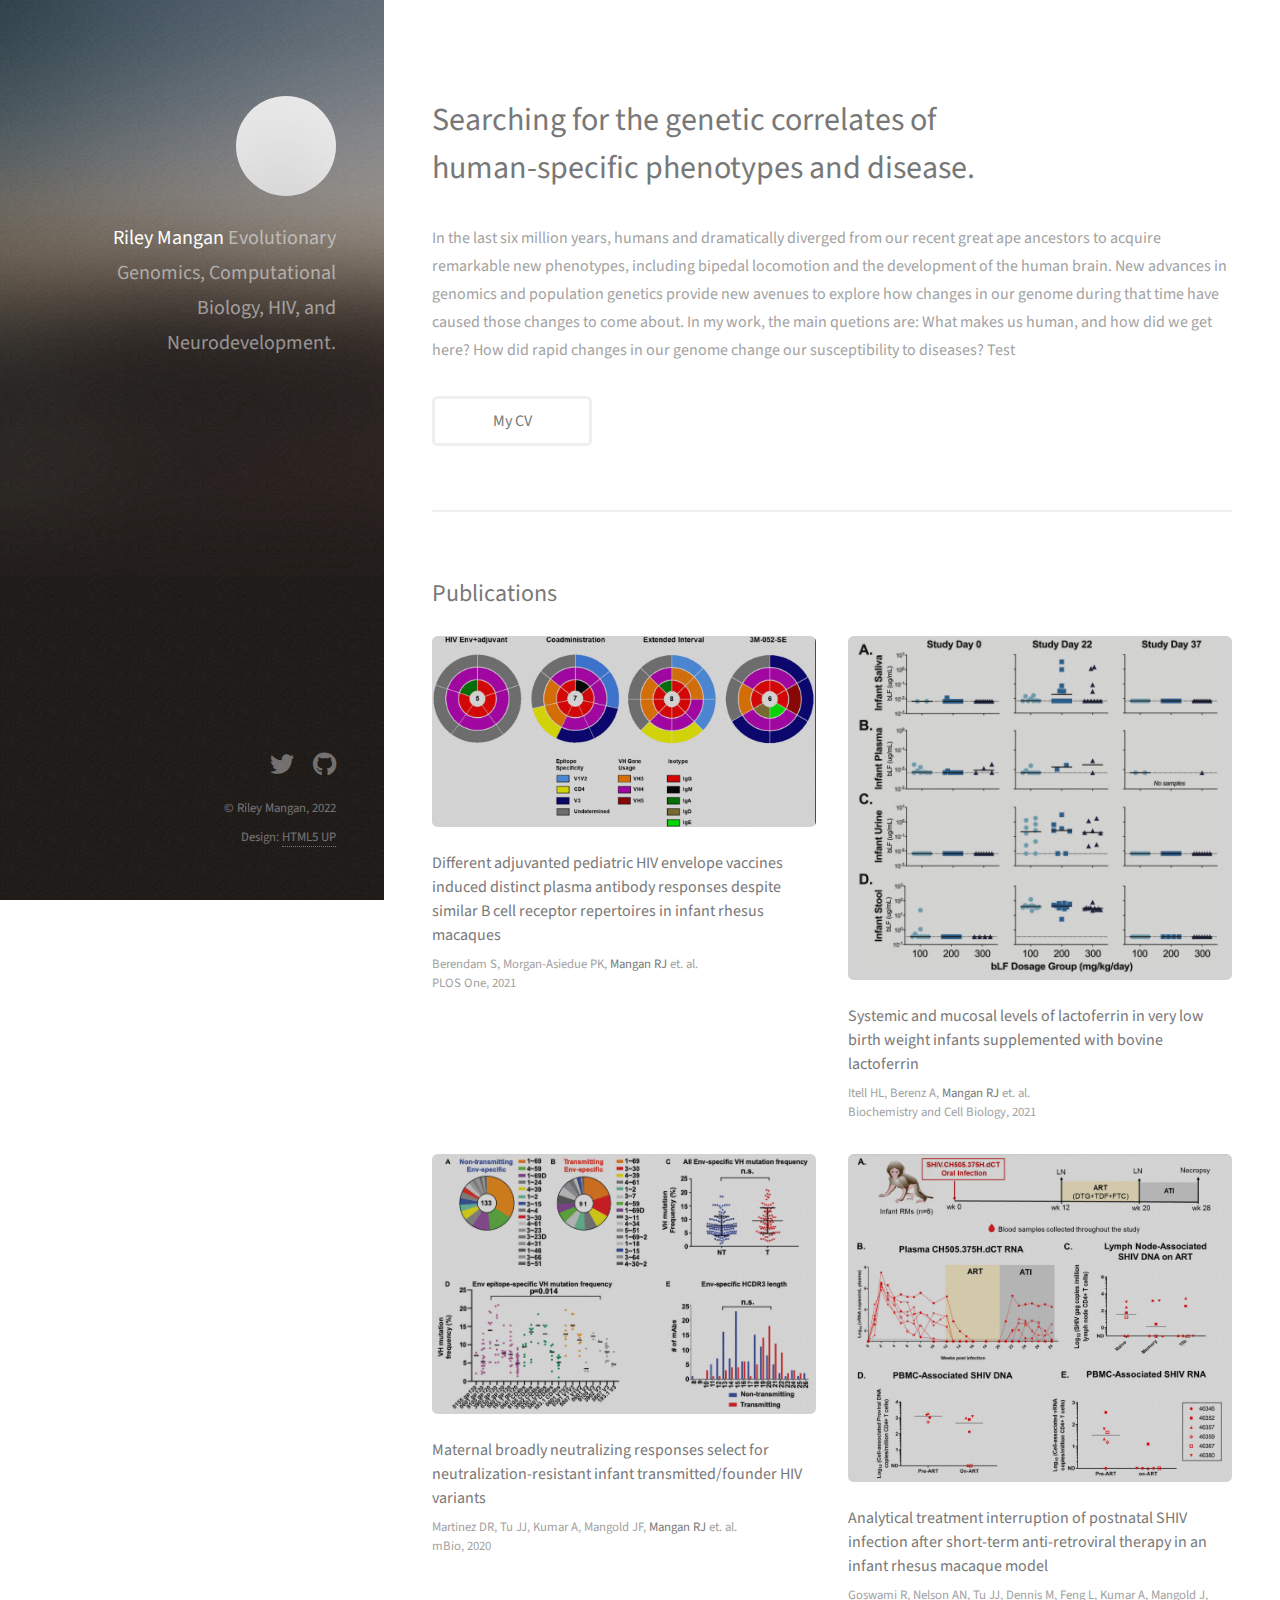
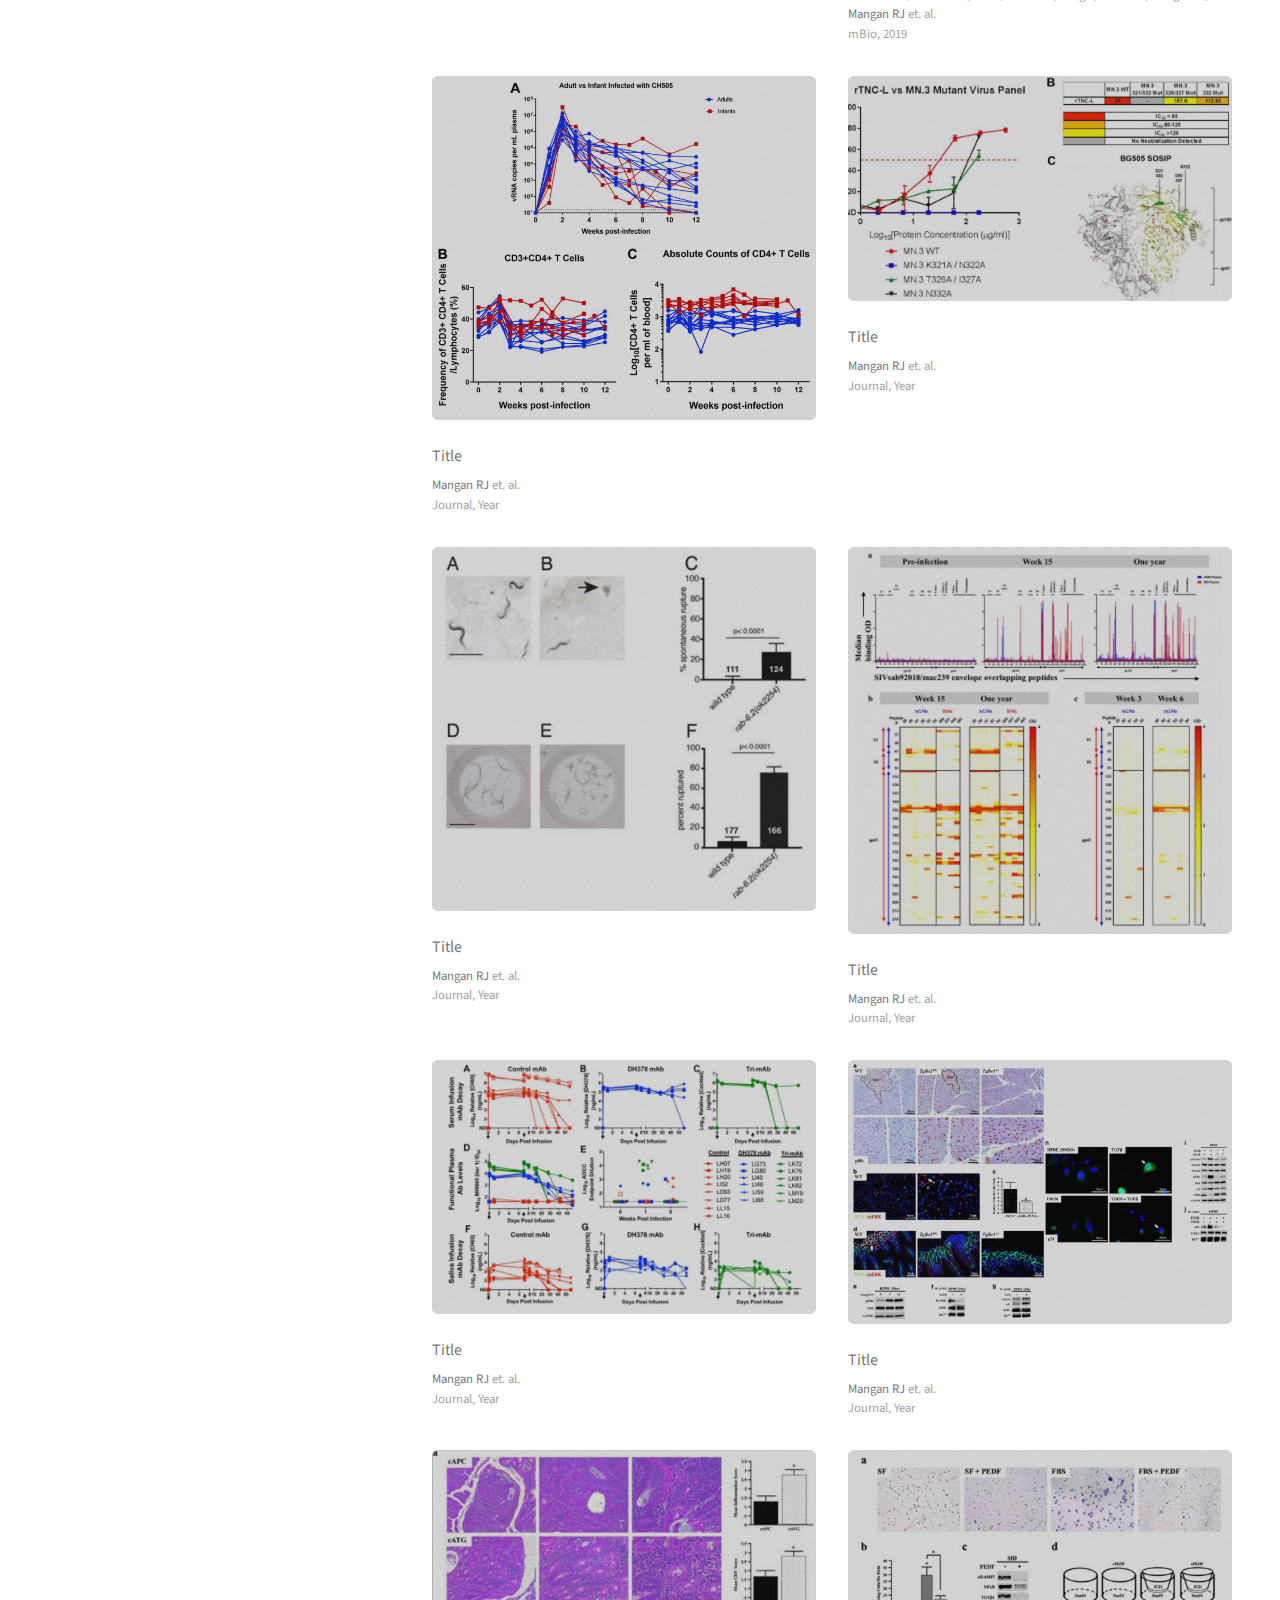
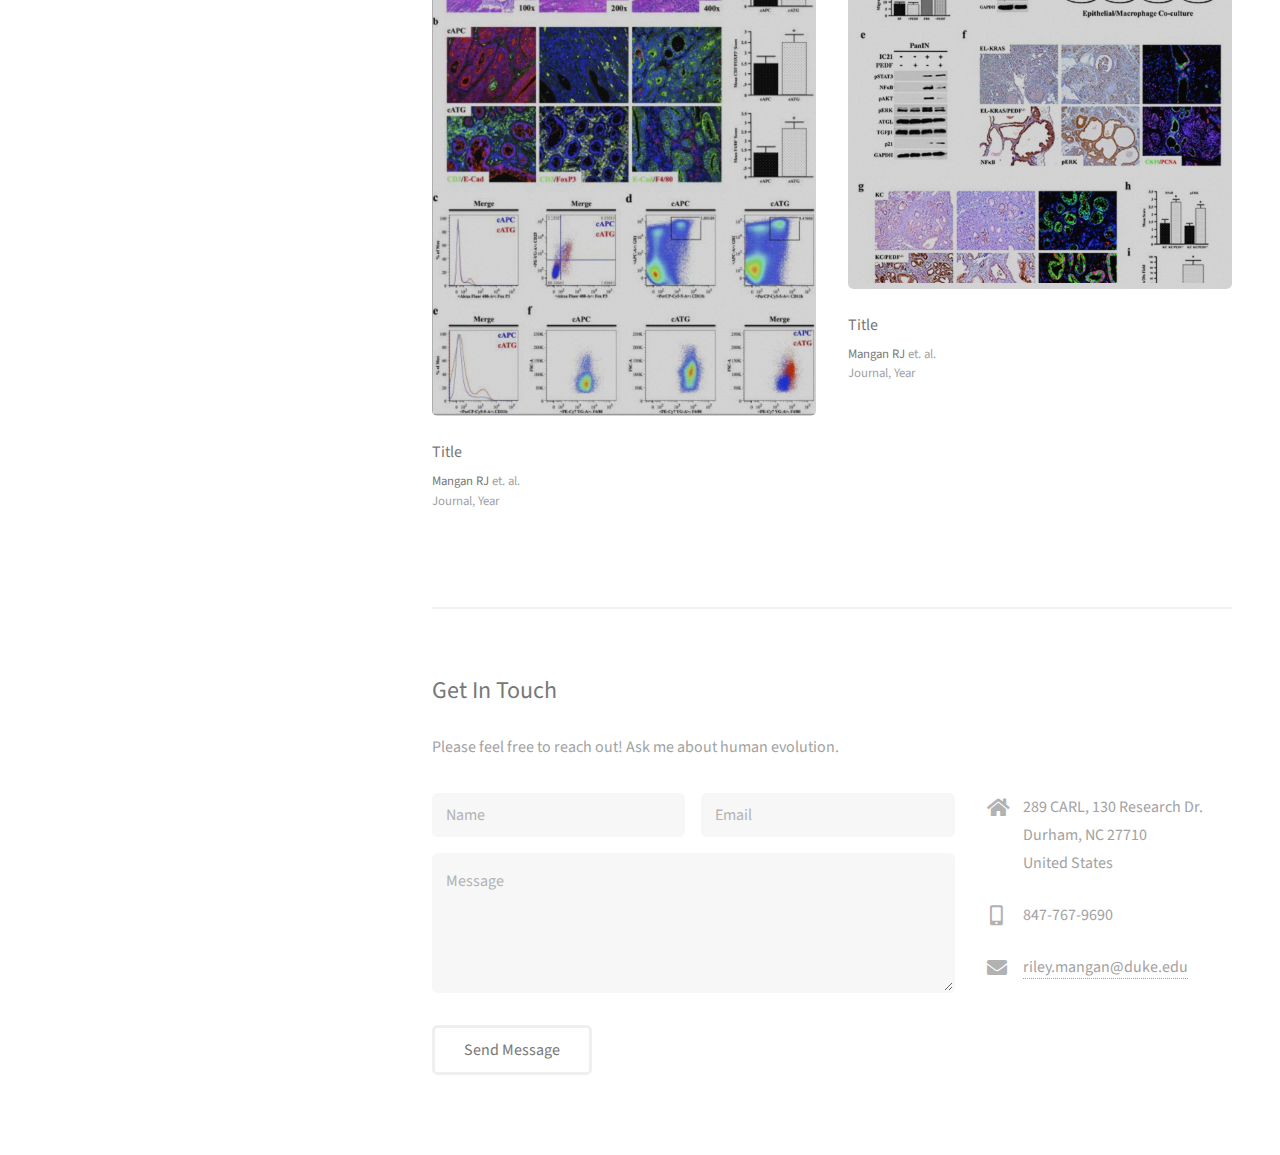
==== commit 3208c8e3: "Update index.html" ====
--- a/index.html
+++ b/index.html
@@ -39,6 +39,7 @@
 							changes to come about. In my work, the main quetions are: What makes us human, and
 							how did we get here? How did rapid changes in our genome change our 
 							susceptibility to diseases?
+							Test
 						</p>
 						<ul class="actions">
 							<li><a href="https://github.com/rimangan/CV/blob/main/CV.pdf" class="button">My CV</a></li>
@@ -50,7 +51,7 @@
 						<h2>Publications</h2>
 						<div class="row">
 							<article class="col-6 col-12-xsmall work-item">
-								<a href="https://github.com/rimangan/rimangan.github.io/blob/main/images/PubPdfs/Pub12.pdf" class="image fit thumb"><img src="images/PubThumbnails/Pub12.png" alt="" /></a>
+								<a href="https://journals.plos.org/plosone/article?id=10.1371/journal.pone.0256885" class="image fit thumb"><img src="images/PubThumbnails/Pub12.png" alt="" /></a>
 								<h3>Different adjuvanted pediatric HIV envelope vaccines induced distinct plasma antibody responses despite similar B cell receptor repertoires in infant rhesus macaques</h3>
 								<p>Berendam S, Morgan-Asiedue PK, <strong>Mangan RJ</strong> et. al.
 								<p>PLOS One, 2021
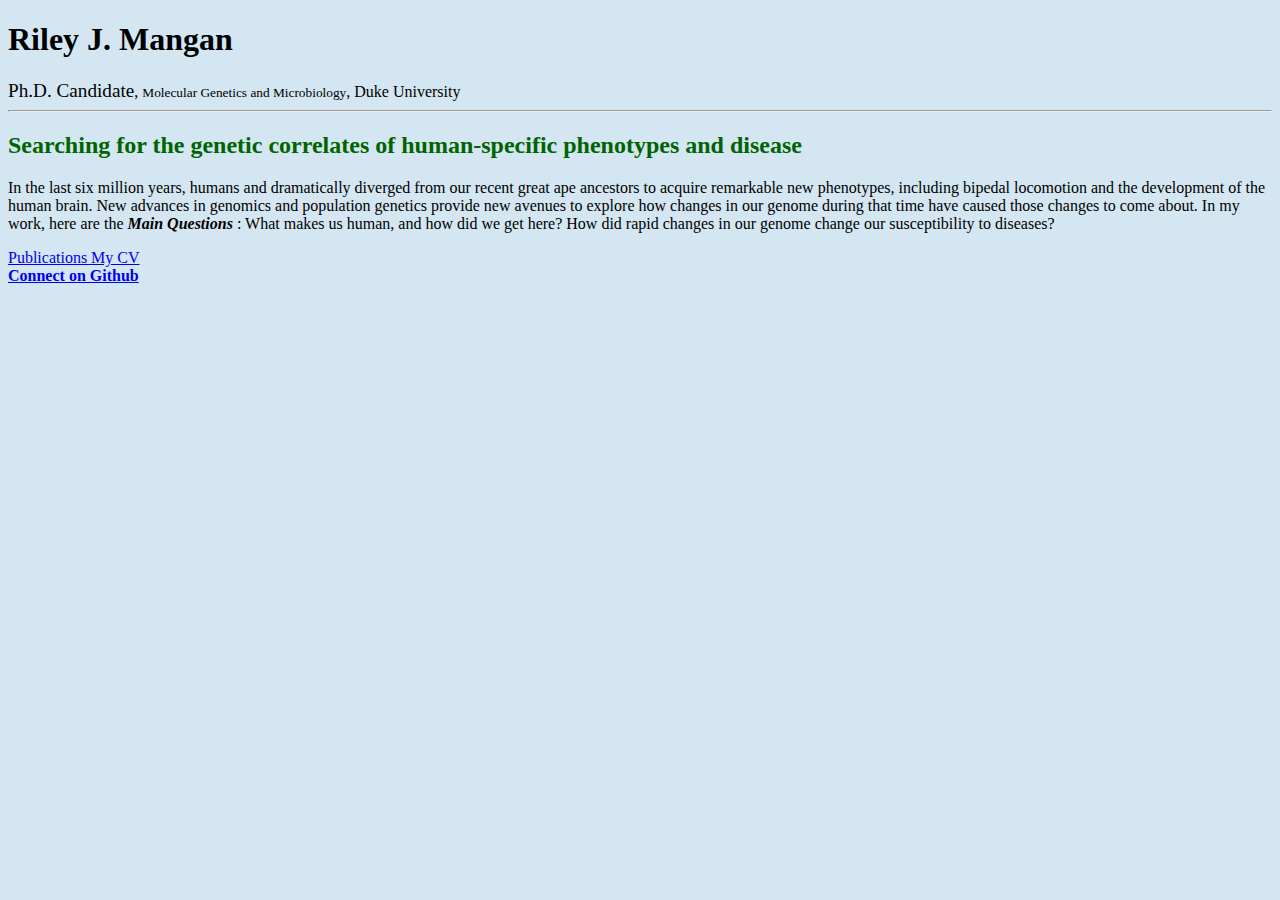
==== commit 4508a269: "raw html but working" ====
--- a/index.html
+++ b/index.html
@@ -1,508 +1,55 @@
-<!DOCTYPE HTML>
-<!--
-	Riley Mangan
--->
-<html>
-	<head>
-		<title>Riley Mangan</title>
-		<meta charset="utf-8" />
-		<meta name="viewport" content="width=device-width, initial-scale=1, user-scalable=no" />
-		<link rel="stylesheet" href="assets/css/main.css" />
-	</head>
-	<body class="is-preload">
-
-		<!-- Header -->
-			<header id="header">
-				<div class="inner">
-					<a href="#" class="image avatar"><img src="images/avatar.jpg" alt="" /></a>
-					<h1><strong>Riley Mangan</strong> <br>
-					Evolutionary Genomics,<br>
-					Computational Biology, HIV,<br>
-					and Neurodevelopment.</h1>
-				</div>
-			</header>
-
-		<!-- Main -->
-			<div id="main">
-
-				<!-- One -->
-					<section id="one">
-						<header class="major">
-							<h2>Searching for the genetic correlates of <br />
-							human-specific phenotypes and disease.</h2>
-						</header>
-						<p> In the last six million years, humans and dramatically diverged from
-							our recent great ape ancestors to acquire remarkable new phenotypes,
-							including bipedal locomotion and the development of the human brain.
-							New advances in genomics and population genetics provide new avenues
-							to explore how changes in our genome during that time have caused those
-							changes to come about. In my work, the main quetions are: What makes us human, and
-							how did we get here? How did rapid changes in our genome change our 
-							susceptibility to diseases?
-							Test
-						</p>
-						<ul class="actions">
-							<li><a href="https://github.com/rimangan/CV/blob/main/CV.pdf" class="button">My CV</a></li>
-						</ul>
-					</section>
-
-				<!-- Two -->
-					<section id="two">
-						<h2>Publications</h2>
-						<div class="row">
-							<article class="col-6 col-12-xsmall work-item">
-								<a href="https://journals.plos.org/plosone/article?id=10.1371/journal.pone.0256885" class="image fit thumb"><img src="images/PubThumbnails/Pub12.png" alt="" /></a>
-								<h3>Different adjuvanted pediatric HIV envelope vaccines induced distinct plasma antibody responses despite similar B cell receptor repertoires in infant rhesus macaques</h3>
-								<p>Berendam S, Morgan-Asiedue PK, <strong>Mangan RJ</strong> et. al.
-								<p>PLOS One, 2021
-							</article>
-							<article class="col-6 col-12-xsmall work-item">
-								<a href="images/PubPdfs/Pub11.pdf" class="image fit thumb"><img src="images/PubThumbnails/Pub11.png" alt="" /></a>
-								<h3>Systemic and mucosal levels of lactoferrin in very low birth weight infants supplemented with bovine lactoferrin</h3>
-								<p>Itell HL, Berenz A, <strong>Mangan RJ</strong> et. al.
-								<p>Biochemistry and Cell Biology, 2021
-							</article>
-							<article class="col-6 col-12-xsmall work-item">
-								<a href="images/PubPdfs/Pub10.pdf" class="image fit thumb"><img src="images/PubThumbnails/Pub10.png" alt="" /></a>
-								<h3> Maternal broadly neutralizing responses select for neutralization-resistant infant transmitted/founder HIV variants</h3>
-								<p>Martinez DR, Tu JJ, Kumar A, Mangold JF, <strong>Mangan RJ</strong> et. al.
-								<p>mBio, 2020
-							</article>
-							<article class="col-6 col-12-xsmall work-item">
-								<a href="images/PubPdfs/Pub09.pdf" class="image fit thumb"><img src="images/PubThumbnails/Pub09.png" alt="" /></a>
-								<h3>Analytical treatment interruption of postnatal SHIV infection after short-term anti-retroviral therapy in an infant rhesus macaque model</h3>
-								<p>Goswami R, Nelson AN, Tu JJ, Dennis M, Feng L, Kumar A, Mangold J, <strong>Mangan RJ</strong> et. al.
-								<p>mBio, 2019
-							</article>
-							<article class="col-6 col-12-xsmall work-item">
-								<a href="images/PubPdfs/Pub08.pdf" class="image fit thumb"><img src="images/PubThumbnails/Pub08.png" alt="" /></a>
-								<h3>Title</h3>
-								<p><strong>Mangan RJ</strong> et. al.
-								<p>Journal, Year
-							</article>
-							<article class="col-6 col-12-xsmall work-item">
-								<a href="images/PubPdfs/Pub07.pdf" class="image fit thumb"><img src="images/PubThumbnails/Pub07.png" alt="" /></a>
-								<h3>Title</h3>
-								<p><strong>Mangan RJ</strong> et. al.
-								<p>Journal, Year
-							</article>
-							<article class="col-6 col-12-xsmall work-item">
-								<a href="images/PubPdfs/Pub06.pdf" class="image fit thumb"><img src="images/PubThumbnails/Pub06.png" alt="" /></a>
-								<h3>Title</h3>
-								<p><strong>Mangan RJ</strong> et. al.
-								<p>Journal, Year
-							</article>
-							<article class="col-6 col-12-xsmall work-item">
-								<a href="images/PubPdfs/Pub05.pdf" class="image fit thumb"><img src="images/PubThumbnails/Pub05.png" alt="" /></a>
-								<h3>Title</h3>
-								<p><strong>Mangan RJ</strong> et. al.
-								<p>Journal, Year
-							</article>
-							<article class="col-6 col-12-xsmall work-item">
-								<a href="images/PubPdfs/Pub04.pdf" class="image fit thumb"><img src="images/PubThumbnails/Pub04.png" alt="" /></a>
-								<h3>Title</h3>
-								<p><strong>Mangan RJ</strong> et. al.
-								<p>Journal, Year
-							</article>
-							<article class="col-6 col-12-xsmall work-item">
-								<a href="images/PubPdfs/Pub03.pdf" class="image fit thumb"><img src="images/PubThumbnails/Pub03.png" alt="" /></a>
-								<h3>Title</h3>
-								<p><strong>Mangan RJ</strong> et. al.
-								<p>Journal, Year
-							</article>
-							<article class="col-6 col-12-xsmall work-item">
-								<a href="images/PubPdfs/Pub02.pdf" class="image fit thumb"><img src="images/PubThumbnails/Pub02.png" alt="" /></a>
-								<h3>Title</h3>
-								<p><strong>Mangan RJ</strong> et. al.
-								<p>Journal, Year
-							</article>
-							<article class="col-6 col-12-xsmall work-item">
-								<a href="images/PubPdfs/Pub01.pdf" class="image fit thumb"><img src="images/PubThumbnails/Pub01.png" alt="" /></a>
-								<h3>Title</h3>
-								<p><strong>Mangan RJ</strong> et. al.
-								<p>Journal, Year
-							</article>
-						</div>
-					</section>
-
-				<!-- Three -->
-					<section id="three">
-						<h2>Get In Touch</h2>
-						<p>Please feel free to reach out! Ask me about human evolution.</p>
-						<div class="row">
-							<div class="col-8 col-12-small">
-								<form method="post" action="mailto:riley.mangan@duke.edu">
-									<div class="row gtr-uniform gtr-50">
-										<div class="col-6 col-12-xsmall"><input type="text" name="name" id="name" placeholder="Name" /></div>
-										<div class="col-6 col-12-xsmall"><input type="email" name="email" id="email" placeholder="Email" /></div>
-										<div class="col-12"><textarea name="message" id="message" placeholder="Message" rows="4"></textarea></div>
-									</div>
-								</form>
-								<ul class="actions">
-									<li><input type="submit" value="Send Message" /></li>
-								</ul>
-							</div>
-							<div class="col-4 col-12-small">
-								<ul class="labeled-icons">
-									<li>
-										<h3 class="icon solid fa-home"><span class="label">Address</span></h3>
-										289 CARL, 130 Research Dr.<br />
-										Durham, NC 27710<br />
-										United States
-									</li>
-									<li>
-										<h3 class="icon solid fa-mobile-alt"><span class="label">Phone</span></h3>
-										847-767-9690
-									</li>
-									<li>
-										<h3 class="icon solid fa-envelope"><span class="label">Email</span></h3>
-										<a href="#">riley.mangan@duke.edu</a>
-									</li>
-								</ul>
-							</div>
-						</div>
-					</section>
-
-				<!-- Four -->
-				<!--
-					<section id="four">
-						<h2>Elements</h2>
-
-						<section>
-							<h4>Text</h4>
-							<p>This is <b>bold</b> and this is <strong>strong</strong>. This is <i>italic</i> and this is <em>emphasized</em>.
-							This is <sup>superscript</sup> text and this is <sub>subscript</sub> text.
-							This is <u>underlined</u> and this is code: <code>for (;;) { ... }</code>. Finally, <a href="#">this is a link</a>.</p>
-							<hr />
-							<header>
-								<h4>Heading with a Subtitle</h4>
-								<p>Lorem ipsum dolor sit amet nullam id egestas urna aliquam</p>
-							</header>
-							<p>Nunc lacinia ante nunc ac lobortis. Interdum adipiscing gravida odio porttitor sem non mi integer non faucibus ornare mi ut ante amet placerat aliquet. Volutpat eu sed ante lacinia sapien lorem accumsan varius montes viverra nibh in adipiscing blandit tempus accumsan.</p>
-							<header>
-								<h5>Heading with a Subtitle</h5>
-								<p>Lorem ipsum dolor sit amet nullam id egestas urna aliquam</p>
-							</header>
-							<p>Nunc lacinia ante nunc ac lobortis. Interdum adipiscing gravida odio porttitor sem non mi integer non faucibus ornare mi ut ante amet placerat aliquet. Volutpat eu sed ante lacinia sapien lorem accumsan varius montes viverra nibh in adipiscing blandit tempus accumsan.</p>
-							<hr />
-							<h2>Heading Level 2</h2>
-							<h3>Heading Level 3</h3>
-							<h4>Heading Level 4</h4>
-							<h5>Heading Level 5</h5>
-							<h6>Heading Level 6</h6>
-							<hr />
-							<h5>Blockquote</h5>
-							<blockquote>Fringilla nisl. Donec accumsan interdum nisi, quis tincidunt felis sagittis eget tempus euismod. Vestibulum ante ipsum primis in faucibus vestibulum. Blandit adipiscing eu felis iaculis volutpat ac adipiscing accumsan faucibus. Vestibulum ante ipsum primis in faucibus lorem ipsum dolor sit amet nullam adipiscing eu felis.</blockquote>
-							<h5>Preformatted</h5>
-							<pre><code>i = 0;
-
-while (!deck.isInOrder()) {
-print 'Iteration ' + i;
-deck.shuffle();
-i++;
-}
-
-print 'It took ' + i + ' iterations to sort the deck.';</code></pre>
-						</section>
-
-						<section>
-							<h4>Lists</h4>
-							<div class="row">
-								<div class="col-6 col-12-xsmall">
-									<h5>Unordered</h5>
-									<ul>
-										<li>Dolor pulvinar etiam magna etiam.</li>
-										<li>Sagittis adipiscing lorem eleifend.</li>
-										<li>Felis enim feugiat dolore viverra.</li>
-									</ul>
-									<h5>Alternate</h5>
-									<ul class="alt">
-										<li>Dolor pulvinar etiam magna etiam.</li>
-										<li>Sagittis adipiscing lorem eleifend.</li>
-										<li>Felis enim feugiat dolore viverra.</li>
-									</ul>
-								</div>
-								<div class="col-6 col-12-xsmall">
-									<h5>Ordered</h5>
-									<ol>
-										<li>Dolor pulvinar etiam magna etiam.</li>
-										<li>Etiam vel felis at lorem sed viverra.</li>
-										<li>Felis enim feugiat dolore viverra.</li>
-										<li>Dolor pulvinar etiam magna etiam.</li>
-										<li>Etiam vel felis at lorem sed viverra.</li>
-										<li>Felis enim feugiat dolore viverra.</li>
-									</ol>
-									<h5>Icons</h5>
-									<ul class="icons">
-										<li><a href="#" class="icon brands fa-twitter"><span class="label">Twitter</span></a></li>
-										<li><a href="#" class="icon brands fa-facebook-f"><span class="label">Facebook</span></a></li>
-										<li><a href="#" class="icon brands fa-instagram"><span class="label">Instagram</span></a></li>
-										<li><a href="#" class="icon brands fa-github"><span class="label">Github</span></a></li>
-										<li><a href="#" class="icon brands fa-dribbble"><span class="label">Dribbble</span></a></li>
-										<li><a href="#" class="icon brands fa-tumblr"><span class="label">Tumblr</span></a></li>
-									</ul>
-								</div>
-							</div>
-							<h5>Actions</h5>
-							<ul class="actions">
-								<li><a href="#" class="button primary">Default</a></li>
-								<li><a href="#" class="button">Default</a></li>
-							</ul>
-							<ul class="actions small">
-								<li><a href="#" class="button primary small">Small</a></li>
-								<li><a href="#" class="button small">Small</a></li>
-							</ul>
-							<div class="row">
-								<div class="col-6 col-12-small">
-									<ul class="actions stacked">
-										<li><a href="#" class="button primary">Default</a></li>
-										<li><a href="#" class="button">Default</a></li>
-									</ul>
-								</div>
-								<div class="col-6 col-12-small">
-									<ul class="actions stacked">
-										<li><a href="#" class="button primary small">Small</a></li>
-										<li><a href="#" class="button small">Small</a></li>
-									</ul>
-								</div>
-								<div class="col-6 col-12-small">
-									<ul class="actions stacked">
-										<li><a href="#" class="button primary fit">Default</a></li>
-										<li><a href="#" class="button fit">Default</a></li>
-									</ul>
-								</div>
-								<div class="col-6 col-12-small">
-									<ul class="actions stacked">
-										<li><a href="#" class="button primary small fit">Small</a></li>
-										<li><a href="#" class="button small fit">Small</a></li>
-									</ul>
-								</div>
-							</div>
-						</section>
-
-						<section>
-							<h4>Table</h4>
-							<h5>Default</h5>
-							<div class="table-wrapper">
-								<table>
-									<thead>
-										<tr>
-											<th>Name</th>
-											<th>Description</th>
-											<th>Price</th>
-										</tr>
-									</thead>
-									<tbody>
-										<tr>
-											<td>Item One</td>
-											<td>Ante turpis integer aliquet porttitor.</td>
-											<td>29.99</td>
-										</tr>
-										<tr>
-											<td>Item Two</td>
-											<td>Vis ac commodo adipiscing arcu aliquet.</td>
-											<td>19.99</td>
-										</tr>
-										<tr>
-											<td>Item Three</td>
-											<td> Morbi faucibus arcu accumsan lorem.</td>
-											<td>29.99</td>
-										</tr>
-										<tr>
-											<td>Item Four</td>
-											<td>Vitae integer tempus condimentum.</td>
-											<td>19.99</td>
-										</tr>
-										<tr>
-											<td>Item Five</td>
-											<td>Ante turpis integer aliquet porttitor.</td>
-											<td>29.99</td>
-										</tr>
-									</tbody>
-									<tfoot>
-										<tr>
-											<td colspan="2"></td>
-											<td>100.00</td>
-										</tr>
-									</tfoot>
-								</table>
-							</div>
-
-							<h5>Alternate</h5>
-							<div class="table-wrapper">
-								<table class="alt">
-									<thead>
-										<tr>
-											<th>Name</th>
-											<th>Description</th>
-											<th>Price</th>
-										</tr>
-									</thead>
-									<tbody>
-										<tr>
-											<td>Item One</td>
-											<td>Ante turpis integer aliquet porttitor.</td>
-											<td>29.99</td>
-										</tr>
-										<tr>
-											<td>Item Two</td>
-											<td>Vis ac commodo adipiscing arcu aliquet.</td>
-											<td>19.99</td>
-										</tr>
-										<tr>
-											<td>Item Three</td>
-											<td> Morbi faucibus arcu accumsan lorem.</td>
-											<td>29.99</td>
-										</tr>
-										<tr>
-											<td>Item Four</td>
-											<td>Vitae integer tempus condimentum.</td>
-											<td>19.99</td>
-										</tr>
-										<tr>
-											<td>Item Five</td>
-											<td>Ante turpis integer aliquet porttitor.</td>
-											<td>29.99</td>
-										</tr>
-									</tbody>
-									<tfoot>
-										<tr>
-											<td colspan="2"></td>
-											<td>100.00</td>
-										</tr>
-									</tfoot>
-								</table>
-							</div>
-						</section>
-
-						<section>
-							<h4>Buttons</h4>
-							<ul class="actions">
-								<li><a href="#" class="button primary">Primary</a></li>
-								<li><a href="#" class="button">Default</a></li>
-							</ul>
-							<ul class="actions">
-								<li><a href="#" class="button large">Large</a></li>
-								<li><a href="#" class="button">Default</a></li>
-								<li><a href="#" class="button small">Small</a></li>
-							</ul>
-							<ul class="actions fit">
-								<li><a href="#" class="button primary fit">Fit</a></li>
-								<li><a href="#" class="button fit">Fit</a></li>
-							</ul>
-							<ul class="actions fit small">
-								<li><a href="#" class="button primary fit small">Fit + Small</a></li>
-								<li><a href="#" class="button fit small">Fit + Small</a></li>
-							</ul>
-							<ul class="actions">
-								<li><a href="#" class="button primary icon solid fa-download">Icon</a></li>
-								<li><a href="#" class="button icon solid fa-download">Icon</a></li>
-							</ul>
-							<ul class="actions">
-								<li><span class="button primary disabled">Primary</span></li>
-								<li><span class="button disabled">Default</span></li>
-							</ul>
-						</section>
-
-						<section>
-							<h4>Form</h4>
-							<form method="post" action="#">
-								<div class="row gtr-uniform gtr-50">
-									<div class="col-6 col-12-xsmall">
-										<input type="text" name="demo-name" id="demo-name" value="" placeholder="Name" />
-									</div>
-									<div class="col-6 col-12-xsmall">
-										<input type="email" name="demo-email" id="demo-email" value="" placeholder="Email" />
-									</div>
-									<div class="col-12">
-										<select name="demo-category" id="demo-category">
-											<option value="">- Category -</option>
-											<option value="1">Manufacturing</option>
-											<option value="1">Shipping</option>
-											<option value="1">Administration</option>
-											<option value="1">Human Resources</option>
-										</select>
-									</div>
-									<div class="col-4 col-12-small">
-										<input type="radio" id="demo-priority-low" name="demo-priority" checked>
-										<label for="demo-priority-low">Low Priority</label>
-									</div>
-									<div class="col-4 col-12-small">
-										<input type="radio" id="demo-priority-normal" name="demo-priority">
-										<label for="demo-priority-normal">Normal Priority</label>
-									</div>
-									<div class="col-4 col-12-small">
-										<input type="radio" id="demo-priority-high" name="demo-priority">
-										<label for="demo-priority-high">High Priority</label>
-									</div>
-									<div class="col-6 col-12-small">
-										<input type="checkbox" id="demo-copy" name="demo-copy">
-										<label for="demo-copy">Email me a copy of this message</label>
-									</div>
-									<div class="col-6 col-12-small">
-										<input type="checkbox" id="demo-human" name="demo-human" checked>
-										<label for="demo-human">I am a human and not a robot</label>
-									</div>
-									<div class="col-12">
-										<textarea name="demo-message" id="demo-message" placeholder="Enter your message" rows="6"></textarea>
-									</div>
-									<div class="col-12">
-										<ul class="actions">
-											<li><input type="submit" value="Send Message" class="primary" /></li>
-											<li><input type="reset" value="Reset" /></li>
-										</ul>
-									</div>
-								</div>
-							</form>
-						</section>
-
-						<section>
-							<h4>Image</h4>
-							<h5>Fit</h5>
-							<div class="box alt">
-								<div class="row gtr-50 gtr-uniform">
-									<div class="col-12"><span class="image fit"><img src="images/fulls/05.jpg" alt="" /></span></div>
-									<div class="col-4"><span class="image fit"><img src="images/thumbs/01.jpg" alt="" /></span></div>
-									<div class="col-4"><span class="image fit"><img src="images/thumbs/02.jpg" alt="" /></span></div>
-									<div class="col-4"><span class="image fit"><img src="images/thumbs/03.jpg" alt="" /></span></div>
-									<div class="col-4"><span class="image fit"><img src="images/thumbs/04.jpg" alt="" /></span></div>
-									<div class="col-4"><span class="image fit"><img src="images/thumbs/05.jpg" alt="" /></span></div>
-									<div class="col-4"><span class="image fit"><img src="images/thumbs/06.jpg" alt="" /></span></div>
-									<div class="col-4"><span class="image fit"><img src="images/thumbs/03.jpg" alt="" /></span></div>
-									<div class="col-4"><span class="image fit"><img src="images/thumbs/02.jpg" alt="" /></span></div>
-									<div class="col-4"><span class="image fit"><img src="images/thumbs/01.jpg" alt="" /></span></div>
-								</div>
-							</div>
-							<h5>Left &amp; Right</h5>
-							<p><span class="image left"><img src="images/avatar.jpg" alt="" /></span>Fringilla nisl. Donec accumsan interdum nisi, quis tincidunt felis sagittis eget. tempus euismod. Vestibulum ante ipsum primis in faucibus vestibulum. Blandit adipiscing eu felis iaculis volutpat ac adipiscing accumsan eu faucibus. Integer ac pellentesque praesent tincidunt felis sagittis eget. tempus euismod. Vestibulum ante ipsum primis in faucibus vestibulum. Blandit adipiscing eu felis iaculis volutpat ac adipiscing accumsan eu faucibus. Integer ac pellentesque praesent. Donec accumsan interdum nisi, quis tincidunt felis sagittis eget. tempus euismod. Vestibulum ante ipsum primis in faucibus vestibulum. Blandit adipiscing eu felis iaculis volutpat ac adipiscing accumsan eu faucibus. Integer ac pellentesque praesent tincidunt felis sagittis eget. tempus euismod. Vestibulum ante ipsum primis in faucibus vestibulum. Blandit adipiscing eu felis iaculis volutpat ac adipiscing accumsan eu faucibus. Integer ac pellentesque praesent.</p>
-							<p><span class="image right"><img src="images/avatar.jpg" alt="" /></span>Fringilla nisl. Donec accumsan interdum nisi, quis tincidunt felis sagittis eget. tempus euismod. Vestibulum ante ipsum primis in faucibus vestibulum. Blandit adipiscing eu felis iaculis volutpat ac adipiscing accumsan eu faucibus. Integer ac pellentesque praesent tincidunt felis sagittis eget. tempus euismod. Vestibulum ante ipsum primis in faucibus vestibulum. Blandit adipiscing eu felis iaculis volutpat ac adipiscing accumsan eu faucibus. Integer ac pellentesque praesent. Donec accumsan interdum nisi, quis tincidunt felis sagittis eget. tempus euismod. Vestibulum ante ipsum primis in faucibus vestibulum. Blandit adipiscing eu felis iaculis volutpat ac adipiscing accumsan eu faucibus. Integer ac pellentesque praesent tincidunt felis sagittis eget. tempus euismod. Vestibulum ante ipsum primis in faucibus vestibulum. Blandit adipiscing eu felis iaculis volutpat ac adipiscing accumsan eu faucibus. Integer ac pellentesque praesent.</p>
-						</section>
-
-					</section>
-				-->
-
-			</div>
-
-		<!-- Footer -->
-			<footer id="footer">
-				<div class="inner">
-					<ul class="icons">
-						<li><a href="https://twitter.com/riley_mangan" class="icon brands fa-twitter"><span class="label">Twitter</span></a></li>
-						<li><a href="https://github.com/rimangan" class="icon brands fa-github"><span class="label">Github</span></a></li>
-					</ul>
-					<ul class="copyright">
-						<li>&copy; Riley Mangan, 2022</li><li>Design: <a href="http://html5up.net">HTML5 UP</a></li>
-					</ul>
-				</div>
-			</footer>
-
-		<!-- Scripts -->
-			<script src="assets/js/jquery.min.js"></script>
-			<script src="assets/js/jquery.poptrox.min.js"></script>
-			<script src="assets/js/browser.min.js"></script>
-			<script src="assets/js/breakpoints.min.js"></script>
-			<script src="assets/js/util.js"></script>
-			<script src="assets/js/main.js"></script>
-
-	</body>
-</html>
+<!DOCTYPE html>
+<html lang="en">
+	<head>
+		<meta charset="UTF-8">
+		<meta name="description" content="Personal website of Riley J. Mangan, Ph.D. candidate in Molecular Genetics and Microbiology.">
+		<meta name="author" content="Riley J. Mangan">
+		<meta name="viewport" content="width=device-width, initial-scale=1">
+		<title>Riley J. Mangan</title>
+	</head>
+	<body style="background-color:#D4E6F1">
+		<header>
+			<h1>Riley J. Mangan</h1>
+			<big>Ph.D. Candidate</big>, <small>Molecular Genetics and Microbiology</small>, Duke University
+			<br/> <!--- This is a break, creates space in the file.-->
+			<nav>
+
+			</nav>
+		</header>
+		<main>
+			<hr/> <!--- Single tag. Horizontal rule. Makes a line to break up a page.-->
+			<h2 style="color:darkgreen">Searching for the genetic correlates of
+			human-specific phenotypes and disease</h2>
+			<p>
+				In the last six million years, humans and dramatically diverged from our
+				recent great ape ancestors to acquire remarkable new phenotypes, 
+				including bipedal locomotion and the development of the human brain. New
+				advances in genomics and population genetics provide new avenues to
+				explore how changes in our genome during that time have caused those
+				changes to come about. In my work, here are the <b><i>Main Questions
+				</i></b>: What makes us human, and how did we get here? How did rapid
+				 changes in our genome change our susceptibility to diseases?
+				</p>
+			<a href="publications.html">
+				Publications
+			</a>
+			<a href="https://github.com/rimangan/CV/raw/main/CV.pdf"> My CV</a>
+		</main>
+		<footer>
+			<a href="https://github.com/rimangan" target="_blank"> <b>Connect on Github</b></a><!-- _blank target opens in new tab instead of in the current tab-->
+		</footer>
+	</body>
+</html>
+
+<!--
+Other useful tags:
+	<sub></sub> Subscripts
+	<sup></sup> Superscripts
+	<article></article>
+	<section></section> Important for search engine optimization.
+	<aside></aside> An aside, like an advertisement. Not related to the main content.
+	<ul> Unordered list, with elements <li>
+	<ol type="1"> Ordered list, elements will get numbers. Still takes element <li> Type A lists letter. Type "a" is lower case. Type "I" uppercase roman numerals. Type "i" lowercase roman numerals.
+	<dl> description list. <dt> description term is the analog of list item. <dd> is the description for the dt.
+	<table> <  
+-->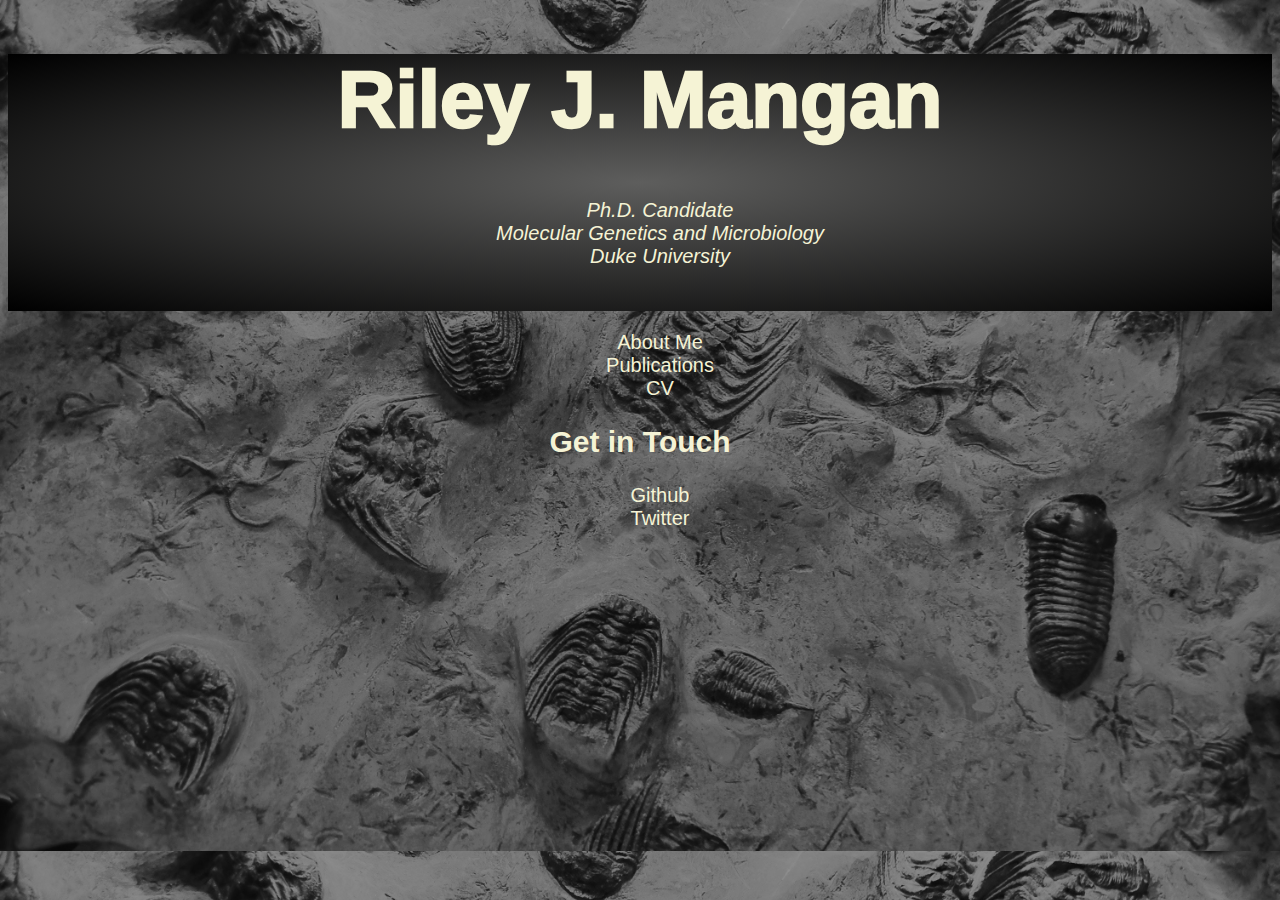
==== commit 01e08786: "a bit fancier" ====
--- a/index.html
+++ b/index.html
@@ -2,41 +2,54 @@
 <html lang="en">
 	<head>
 		<meta charset="UTF-8">
-		<meta name="description" content="Personal website of Riley J. Mangan, Ph.D. candidate in Molecular Genetics and Microbiology.">
+		<meta name="description" content="Riley J. Mangan, Ph.D. candidate in Molecular Genetics and Microbiology. Comparative genomics, human evolution, and neurodevelopment.">
 		<meta name="author" content="Riley J. Mangan">
 		<meta name="viewport" content="width=device-width, initial-scale=1">
+		<meta name="keywords" content="comparative genomics, human evolution, neurodevelopment, computation, genetics">
+
+		<link rel="stylesheet" type="text/css" href="css/style.css">
+
 		<title>Riley J. Mangan</title>
 	</head>
-	<body style="background-color:#D4E6F1">
+	<body>
 		<header>
-			<h1>Riley J. Mangan</h1>
-			<big>Ph.D. Candidate</big>, <small>Molecular Genetics and Microbiology</small>, Duke University
+			<h1 id="website-title">Riley J. Mangan</h1>
+			<ul id="intro-list">
+				<li class="list-item">
+					Ph.D. Candidate
+				</li>
+				<li class="list-item">
+					Molecular Genetics and Microbiology
+				</li>	
+				<li class="list-item">
+					Duke University
+				</li>		
+			</ul>	
 			<br/> <!--- This is a break, creates space in the file.-->
-			<nav>
-
-			</nav>
 		</header>
 		<main>
-			<hr/> <!--- Single tag. Horizontal rule. Makes a line to break up a page.-->
-			<h2 style="color:darkgreen">Searching for the genetic correlates of
-			human-specific phenotypes and disease</h2>
-			<p>
-				In the last six million years, humans and dramatically diverged from our
-				recent great ape ancestors to acquire remarkable new phenotypes, 
-				including bipedal locomotion and the development of the human brain. New
-				advances in genomics and population genetics provide new avenues to
-				explore how changes in our genome during that time have caused those
-				changes to come about. In my work, here are the <b><i>Main Questions
-				</i></b>: What makes us human, and how did we get here? How did rapid
-				 changes in our genome change our susceptibility to diseases?
-				</p>
-			<a href="publications.html">
-				Publications
-			</a>
-			<a href="https://github.com/rimangan/CV/raw/main/CV.pdf"> My CV</a>
+			<ul>
+				<li class="list-item">
+					<a class="nav-link" href="bio.html">About Me</a>
+				</li>
+				<li class="list-item">
+					<a class="nav-link" href="publications.html">Publications</a>
+				</li>
+				<li class="list-item">
+					<a class="nav-link" href="cv.html">CV</a>
 		</main>
+				</li>
+			</ul>
 		<footer>
-			<a href="https://github.com/rimangan" target="_blank"> <b>Connect on Github</b></a><!-- _blank target opens in new tab instead of in the current tab-->
+			<h2 id="contact-us">Get in Touch</h2>
+			<ul>
+				<li class="list-item">
+					<a href="https://github.com/rimangan" target="_blank" class="external-link">Github</a>
+				</li>
+				<li class="list-item">
+					<a href="https://twitter.com/riley_mangan" target="_blank" class="external-link">Twitter</a>
+				</li>	
+			</ul>	
 		</footer>
 	</body>
 </html>
@@ -51,5 +64,17 @@
 	<ul> Unordered list, with elements <li>
 	<ol type="1"> Ordered list, elements will get numbers. Still takes element <li> Type A lists letter. Type "a" is lower case. Type "I" uppercase roman numerals. Type "i" lowercase roman numerals.
 	<dl> description list. <dt> description term is the analog of list item. <dd> is the description for the dt.
-	<table> <  
--->+	<table> <tr> is table row, and <td> is one column within that row. <caption> adds a title to the table.
+	table argument colspan in td can determine the number of columns that entry contains.
+	<span> is an inline container
+	<div> are block element containers
+	<input type="text" /> single tag for a textbox for user. Requires js scripts to send to the website 
+	administrator. type="password" hides input "****". value="Enter your username" sets default text in the box.
+	Other types: "date", "email", "range" //gives sliding scale. "file", opens upload menu. Still require JS.
+	"checkbox", "radio" //two radio with the same name cannot be simultaneously selected. "submit", built
+	in submit button.
+	<textarea rows="10" cols="30"> </textarea> A large box for text input, can be resized with the corner button.
+	<form></form>. a wrapper for storing user input.
+	<iframe src="">Display text if the website cannot be accessed.</iframe> embeds other websites inside of the html webpage.
+-->
+
--- a/css/style.css
+++ b/css/style.css
@@ -0,0 +1,139 @@
+header {
+	background: radial-gradient(#5e5e5d, black);
+}
+
+body {
+	background: url("../images/backdrop.jpg");
+	background-size: 100vw;
+	font-size: 1.25em;
+	text-align: center;
+	font-family: "Futura", sans-serif;
+	color: #f5f3d5;
+}
+
+ul {
+	 list-style-type: none;
+}
+
+a {
+	text-decoration: none;
+	color: #f5f3d5;
+}
+
+a:hover {
+	text-decoration: underline;
+}
+
+.page-title {
+	font-size: 3em;
+}
+
+.subtitle {
+	font-style:;
+}
+
+.para-text {
+
+}
+
+.list-item {
+
+}
+
+.pub-thumbnail {
+	width: 60%;
+	border-radius: 10%;
+}
+
+.external-link {
+
+}
+
+.nav-link {
+
+}
+
+.pdf-iframe {
+}
+
+#website-title {
+	font-size: 4em;/*em is relative to the standard font size.*/
+	text-align: center;
+	font-weight: 1000;
+}
+
+#intro-list {
+	font-style: oblique;
+}
+
+#contact-us {
+	
+}
+
+/* Some text tools:
+	text-transform: uppercase; (also lowercase)
+	text-align: justify; //justifies text on the page.
+*/
+
+/*	NOTES ON COLOR
+	rgba() has four arguments, with the fourth argument between 0-1 defining alpha for an RGB color.
+	Radial gradient: (red, blue) //inside to outside (red 20%, blue 40%, green 40%). Circle and ellipse arguments.
+	Linear gradient: background: linear-gradient(to right, red, blue); //left to right red to blue gradient.
+	linear gradients can also accept (to top) or (to bottom right) for vertical or diagonal gradients.
+	Also use angles for linear gradients: -30deg
+*/
+
+/* ADVANCED SELECTORS
+h2 + a { selects every a tag following an h2. ADJACENT SIBLING SELECTOR.
+}
+
+textarea ~ button //every button that is after a text area, but under the same parent.
+
+li:first-child { selects the first chilld in a list
+	color: steelblue;
+}
+
+ul > li { ///selects every li inside of a ul, child selector.
+}
+
+ul li {//descendent selector, any descendent, not direct children (selects grandchildren, etc.)
+}
+*/
+
+/* ATTRIBUTE SELECTORS. select a tag, but only those with a specific attribute.
+	h2[class=subtitle]{
+	}
+	img[src^="../images"]//all images in a particular directory the carrot means 'starts with'.
+	img[src*="../images"]//star is contains, like unix
+	Multiple class arguments can be separated by space, so a white-space selector selects
+	all with multiple arguments
+	h2[class~=article-subtitle]//this is whitespace selector, contains class.
+	h2[class|=article-subtitle] anything with subtitle and then something after a dash. Common in css
+	libraries. Not too common.
+*/
+
+/*
+General css selector rules:
+class selectors for html tags start with dot,
+ID selectors for html tags start with #.
+By style convenion, IDs use hyphens to separate words.
+
+Selector specificity: 
+	contradicting style for the same element (ex. h2 are red, but subtitle is blue),
+	so an h2 subtitle will be blue, because subtitle is more 'specific'. 
+	Here  are the relative specificities of selectors, from msot to least specific:
+		In-line style (like writing style inside of the html tag directly)
+		ID
+		Class
+		Raw Tag
+
+IDs are conventionally used for a single element, whereas classes are intended to
+be used broadly throughout a webpage, hence the specificity difference.
+
+Pseudoselectors: also called pseudo-classes. A selector that applies style only
+for a specific state. For example, :hover applies the style when the mouse cursor
+is over the element.
+:nth-child(2) for example, is a pseudoselector the nth element in a list, in this case the 2nd.
+:only-child will only work if there is a list with one element. Won't style for lists with multiple items.
+
+*/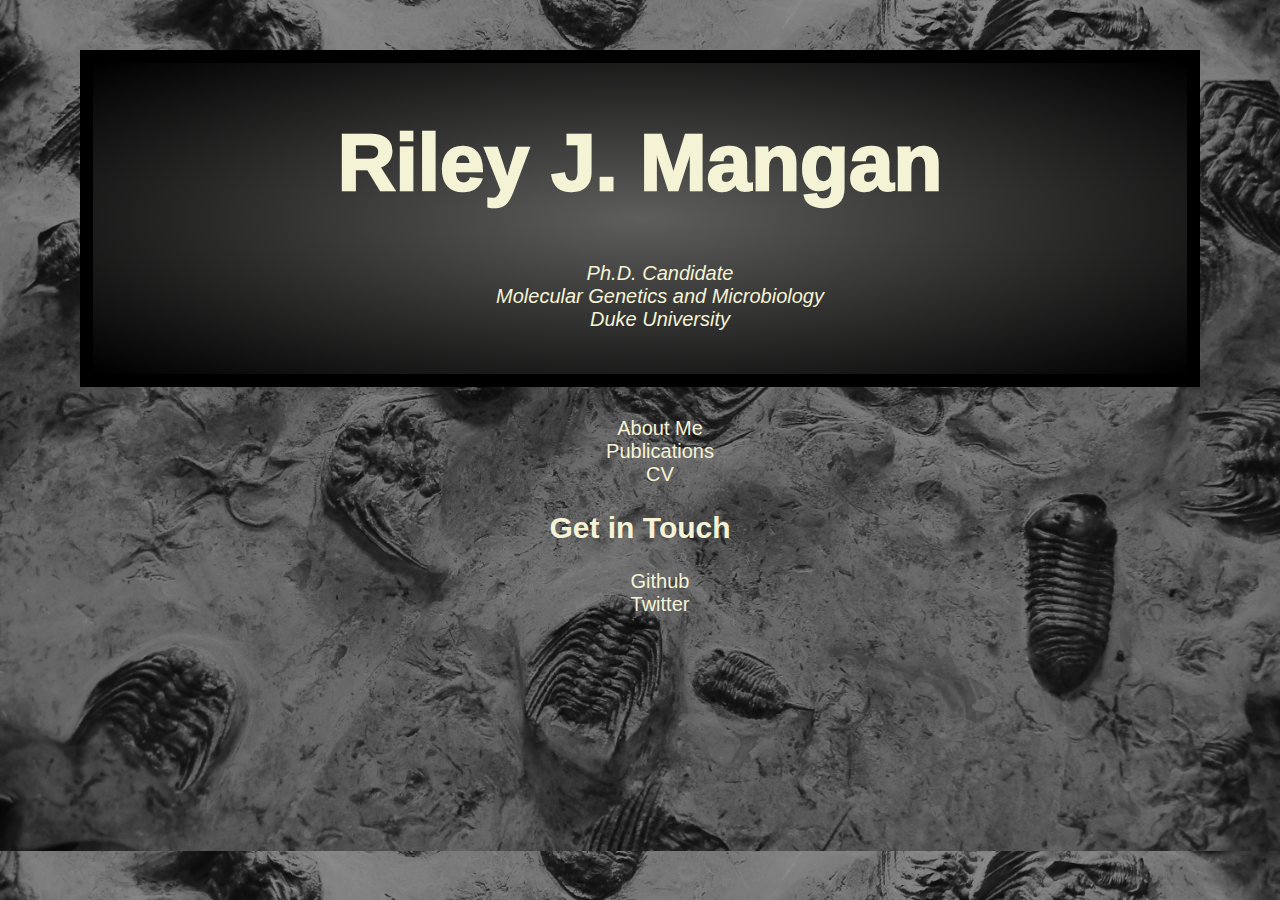
==== commit e8f4f743: "update" ====
--- a/index.html
+++ b/index.html
@@ -6,7 +6,7 @@
 		<meta name="author" content="Riley J. Mangan">
 		<meta name="viewport" content="width=device-width, initial-scale=1">
 		<meta name="keywords" content="comparative genomics, human evolution, neurodevelopment, computation, genetics">
-
+		<link rel="shortcut icon" href="images/favicon.ico" type="image/x-icon">
 		<link rel="stylesheet" type="text/css" href="css/style.css">
 
 		<title>Riley J. Mangan</title>
--- a/css/style.css
+++ b/css/style.css
@@ -1,5 +1,7 @@
 header {
 	background: radial-gradient(#5e5e5d, black);
+	border: 10pt solid black;
+	margin: 30px;
 }
 
 body {
@@ -9,10 +11,12 @@
 	text-align: center;
 	font-family: "Futura", sans-serif;
 	color: #f5f3d5;
+	margin: 50px;
 }
 
 ul {
-	 list-style-type: none;
+	list-style-type: none;
+	/*display: flex;*/
 }
 
 a {
@@ -26,22 +30,23 @@
 
 .page-title {
 	font-size: 3em;
+	background: radial-gradient(#5e5e5d, black);
+	border: 10pt solid black;
+	padding: 50px 0px 50px 0px;
+	margin: 50px 200px 50px 200px;
 }
 
 .subtitle {
-	font-style:;
 }
 
 .para-text {
-
 }
 
 .list-item {
-
 }
 
 .pub-thumbnail {
-	width: 60%;
+	width: 500px;
 	border-radius: 10%;
 }
 
@@ -54,10 +59,13 @@
 }
 
 .pdf-iframe {
+	width: 70%;
+	height:  800px;
+	border: 2pt solid black;
 }
 
 #website-title {
-	font-size: 4em;/*em is relative to the standard font size.*/
+	font-size: 400%;
 	text-align: center;
 	font-weight: 1000;
 }
@@ -67,8 +75,18 @@
 }
 
 #contact-us {
-	
+	text-align: center;
 }
+
+#bio-pic {
+	border-radius:10%;
+	height:500px;
+}
+
+/* PADDING AND MARGIN TIPS:
+	padding-top adds only to the top size. aso bottom, left, and right are possible.
+	padding: 100px 40px 0px 5px; top, right, bottom, left. Short hand to change all 4 sides at once.
+*/
 
 /* Some text tools:
 	text-transform: uppercase; (also lowercase)
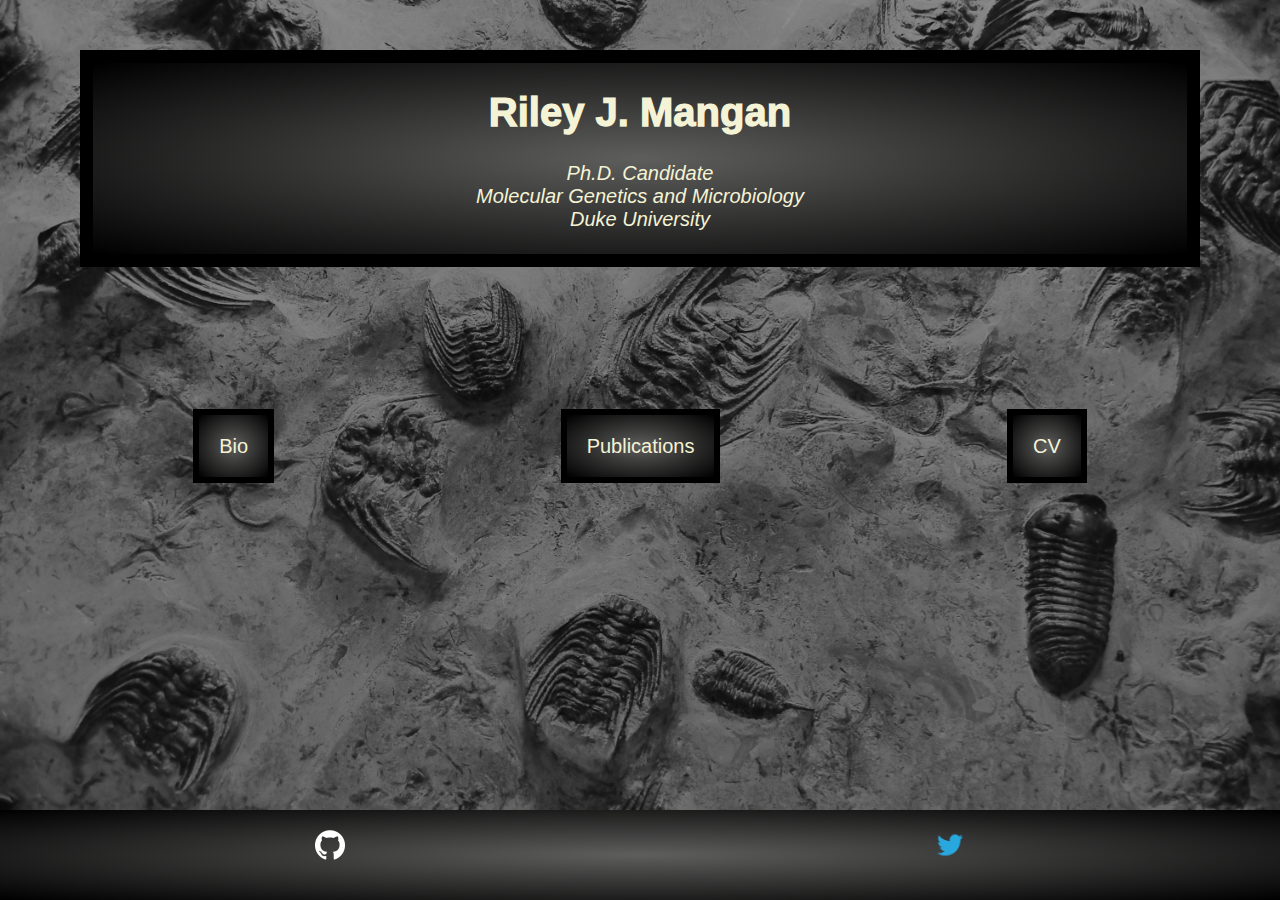
==== commit 379b8237: "update" ====
--- a/index.html
+++ b/index.html
@@ -14,42 +14,43 @@
 	<body>
 		<header>
 			<h1 id="website-title">Riley J. Mangan</h1>
-			<ul id="intro-list">
-				<li class="list-item">
+			<div id="intro-div">
+				<div class="div-item">
 					Ph.D. Candidate
-				</li>
-				<li class="list-item">
+				</div>
+				<div class="div-item">
 					Molecular Genetics and Microbiology
-				</li>	
-				<li class="list-item">
+				</div>	
+				<div class="div-item">
 					Duke University
-				</li>		
-			</ul>	
+				</div>		
+			</div>	
 			<br/> <!--- This is a break, creates space in the file.-->
 		</header>
 		<main>
-			<ul>
-				<li class="list-item">
-					<a class="nav-link" href="bio.html">About Me</a>
-				</li>
-				<li class="list-item">
+			<div id='nav-container'>
+				<div class="div-item">
+					<a class="nav-link" href="bio.html">Bio</a>
+				</div>
+				<div class="div-item">
 					<a class="nav-link" href="publications.html">Publications</a>
-				</li>
-				<li class="list-item">
+				</div>
+				<div class="div-item">
 					<a class="nav-link" href="cv.html">CV</a>
-		</main>
-				</li>
-			</ul>
+				</div>
+			</div>
+			<br/>
+		</main>	
 		<footer>
-			<h2 id="contact-us">Get in Touch</h2>
-			<ul>
-				<li class="list-item">
-					<a href="https://github.com/rimangan" target="_blank" class="external-link">Github</a>
-				</li>
-				<li class="list-item">
-					<a href="https://twitter.com/riley_mangan" target="_blank" class="external-link">Twitter</a>
-				</li>	
-			</ul>	
+			<div id="contact-us">
+				<div class="div-item">
+					<a href="https://github.com/rimangan" target="_blank" class="external-link"><img class="external-link-image" src="images/GitHub.png" alt="GitHub"></a>
+
+				</div>
+				<div class="div-item">
+					<a href="https://twitter.com/riley_mangan" target="_blank" class="external-link"><img class="external-link-image" src="images/Twitter.png" alt="Twitter"></a>
+				</div>	
+			</div>	
 		</footer>
 	</body>
 </html>
--- a/css/style.css
+++ b/css/style.css
@@ -19,6 +19,24 @@
 	/*display: flex;*/
 }
 
+footer {
+	position: fixed;
+	left: 0;
+	bottom: 0;
+	width: 100%;
+	height: 10%;
+	background: radial-gradient(#5e5e5d, black);
+	text-align: center;
+}
+
+footer > div {
+    display:table-cell;
+    vertical-align:middle;
+    text-align: center;
+
+    padding:20px;
+}
+
 a {
 	text-decoration: none;
 	color: #f5f3d5;
@@ -30,32 +48,46 @@
 
 .page-title {
 	font-size: 3em;
+	text-align: center;
 	background: radial-gradient(#5e5e5d, black);
 	border: 10pt solid black;
 	padding: 50px 0px 50px 0px;
 	margin: 50px 200px 50px 200px;
 }
 
-.subtitle {
-}
-
-.para-text {
-}
-
-.list-item {
-}
-
 .pub-thumbnail {
-	width: 500px;
+	width: 50%;
 	border-radius: 10%;
 }
 
+.external-link-image {
+	height: 30px;
+}
+
 .external-link {
-
 }
 
 .nav-link {
+	background: radial-gradient(#5e5e5d, black);
+	border: 5pt solid black;
+	padding: 20px;
+	margin: 20px;
+}
 
+.nav-line:hover {
+	transform: ;
+}
+
+.home-link {
+}
+
+#nav-container {
+	height: 300px;
+	align-items: center;
+	display: flex;
+	flex-wrap: wrap;
+	justify-content: center;
+	justify-content: space-around;
 }
 
 .pdf-iframe {
@@ -65,23 +97,33 @@
 }
 
 #website-title {
-	font-size: 400%;
+	font-size: 200%;
 	text-align: center;
 	font-weight: 1000;
 }
 
-#intro-list {
+#intro-div {
 	font-style: oblique;
 }
 
 #contact-us {
+	flex-direction: row;
+	display: flex;
+	justify-content: center;
 	text-align: center;
+	justify-content: space-around;
 }
 
 #bio-pic {
-	border-radius:10%;
-	height:500px;
+	border-radius:20%;
+	width:50%;
+	float: right;
+	padding: 50px;
 }
+
+/*
+	display: none; is a good trick to hide a class or id.
+*/
 
 /* PADDING AND MARGIN TIPS:
 	padding-top adds only to the top size. aso bottom, left, and right are possible.
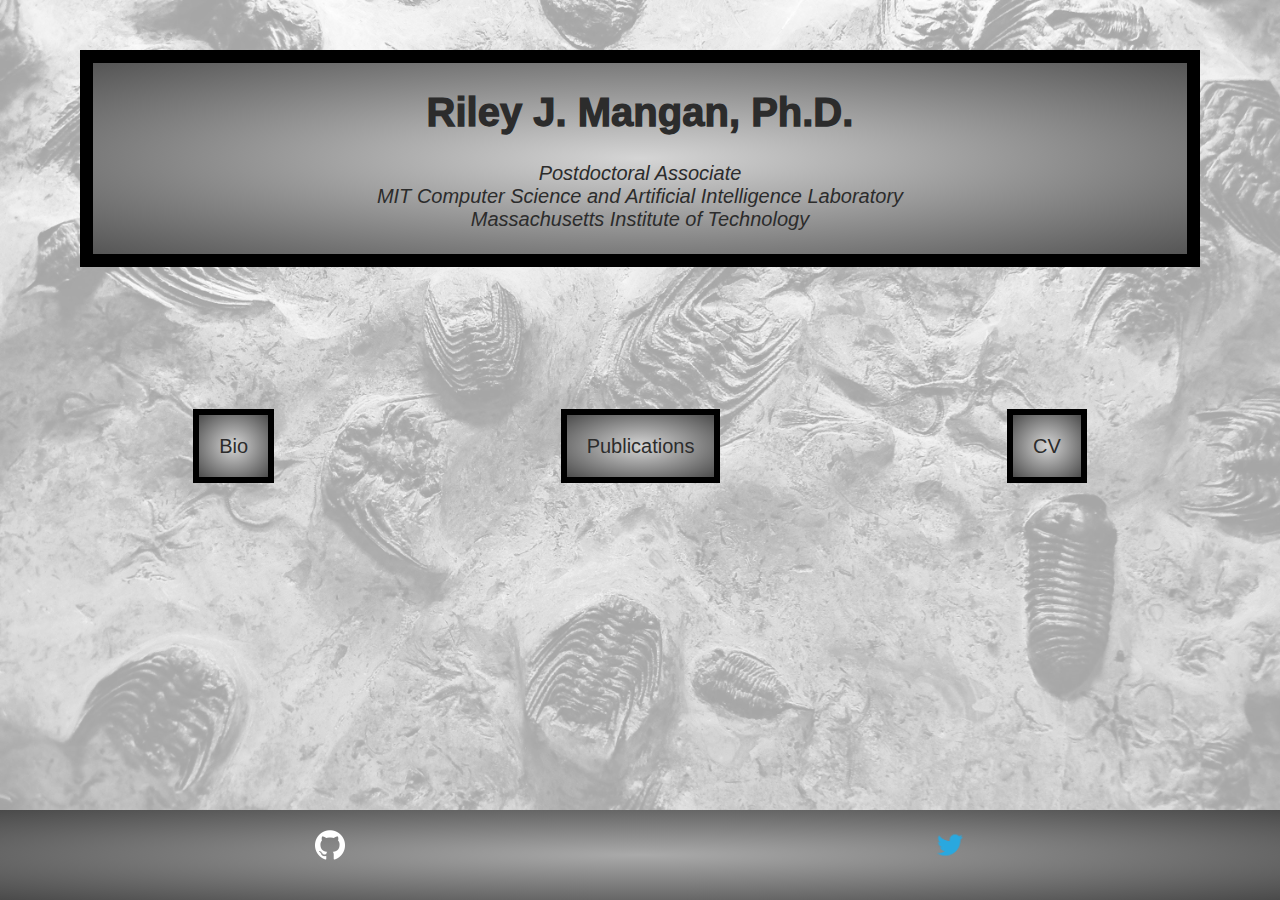
==== commit abe2852e: "updates for postdoc" ====
--- a/index.html
+++ b/index.html
@@ -2,27 +2,27 @@
 <html lang="en">
 	<head>
 		<meta charset="UTF-8">
-		<meta name="description" content="Riley J. Mangan, Ph.D. candidate in Molecular Genetics and Microbiology. Comparative genomics, human evolution, and neurodevelopment.">
-		<meta name="author" content="Riley J. Mangan">
+		<meta name="description" content="Riley J. Mangan, Ph.D. Postdoc, MIT CSAIL. Comparative genomics, human evolution, and neurodevelopment.">
+		<meta name="author" content="Riley J. Mangan, Ph.D.">
 		<meta name="viewport" content="width=device-width, initial-scale=1">
 		<meta name="keywords" content="comparative genomics, human evolution, neurodevelopment, computation, genetics">
 		<link rel="shortcut icon" href="images/favicon.ico" type="image/x-icon">
 		<link rel="stylesheet" type="text/css" href="css/style.css">
 
-		<title>Riley J. Mangan</title>
+		<title>Riley J. Mangan, Ph.D.</title>
 	</head>
 	<body>
 		<header>
-			<h1 id="website-title">Riley J. Mangan</h1>
+			<h1 id="website-title">Riley J. Mangan, Ph.D.</h1>
 			<div id="intro-div">
 				<div class="div-item">
-					Ph.D. Candidate
+					Postdoctoral Associate
 				</div>
 				<div class="div-item">
-					Molecular Genetics and Microbiology
+					MIT Computer Science and Artificial Intelligence Laboratory
 				</div>	
 				<div class="div-item">
-					Duke University
+					Massachusetts Institute of Technology
 				</div>		
 			</div>	
 			<br/> <!--- This is a break, creates space in the file.-->
--- a/css/style.css
+++ b/css/style.css
@@ -1,5 +1,5 @@
 header {
-	background: radial-gradient(#5e5e5d, black);
+	background: radial-gradient(#d5d5d5, rgb(85, 85, 85));
 	border: 10pt solid black;
 	margin: 30px;
 }
@@ -10,13 +10,24 @@
 	font-size: 1.25em;
 	text-align: center;
 	font-family: "Futura", sans-serif;
-	color: #f5f3d5;
+	color: #2c2c2c;
 	margin: 50px;
 }
+
+ /* Chrome, Safari, Opera */
+ @-webkit-keyframes myfirst {
+   from {opacity: 0.2;}
+   to {opacity: 1;}
+ }
+
+  /* Standard syntax */
+ @keyframes myfirst {
+   from {opacity: 0.2;}
+   to {opacity: 1;}
+ }
 
 ul {
 	list-style-type: none;
-	/*display: flex;*/
 }
 
 footer {
@@ -25,7 +36,7 @@
 	bottom: 0;
 	width: 100%;
 	height: 10%;
-	background: radial-gradient(#5e5e5d, black);
+	background: radial-gradient(#aaaaaa, rgb(74, 74, 74));
 	text-align: center;
 }
 
@@ -39,7 +50,7 @@
 
 a {
 	text-decoration: none;
-	color: #f5f3d5;
+	color: #2c2c2c;
 }
 
 a:hover {
@@ -49,7 +60,7 @@
 .page-title {
 	font-size: 3em;
 	text-align: center;
-	background: radial-gradient(#5e5e5d, black);
+	background: radial-gradient(#afafaf, rgb(85, 85, 85));
 	border: 10pt solid black;
 	padding: 50px 0px 50px 0px;
 	margin: 50px 200px 50px 200px;
@@ -62,23 +73,43 @@
 
 .external-link-image {
 	height: 30px;
+	-webkit-transition: height 400ms ease-in-out;
+	-moz-transition: height 400ms ease-in-out;
+	-o-transition: height 400ms ease-in-out;
+}
+
+.external-link-image:hover {
+	height: 50px;
 }
 
 .external-link {
 }
 
 .nav-link {
-	background: radial-gradient(#5e5e5d, black);
+	background: radial-gradient(#d5d5d5, rgb(76, 76, 76));
 	border: 5pt solid black;
 	padding: 20px;
 	margin: 20px;
-}
-
-.nav-line:hover {
-	transform: ;
-}
-
-.home-link {
+	-webkit-animation: myfirst 2s ; /* Chrome, Safari, Opera */
+    animation: myfirst 2s ;
+	-webkit-transition: font-size 400ms ease-in-out;
+	-moz-transition: font-size 400ms ease-in-out;/*for mozilla browser support*/
+	-o-transition: font-size 400ms ease-in-out;/*for opera browser support*/
+}
+
+.nav-link:hover {
+	text-decoration: underline;
+	font-size: 1.25em;
+}
+
+.home-button {
+	-webkit-transition: font-size 400ms ease-in-out;
+	-moz-transition: font-size 400ms ease-in-out;/*for mozilla browser support*/
+	-o-transition: font-size 400ms ease-in-out;/*for opera browser support*/
+}
+
+.home-button:hover {
+	font-size: 1.25em;
 }
 
 #nav-container {
@@ -119,6 +150,30 @@
 	width:50%;
 	float: right;
 	padding: 50px;
+}
+
+.publication-list {
+    display: flex;
+    flex-wrap: wrap;
+    justify-content: space-between;
+    list-style-type: none;
+    padding: 0;
+}
+
+.publication-list .list-item {
+    flex-basis: calc(50% - 10px);
+    margin-bottom: 20px;
+    border: 2px solid #2c2c2c;
+    padding: 10px;
+    box-sizing: border-box;
+}
+
+.list-item h3 {
+    margin-top: 0;
+}
+
+.list-item h4 {
+    margin: 5px 0;
 }
 
 /*
